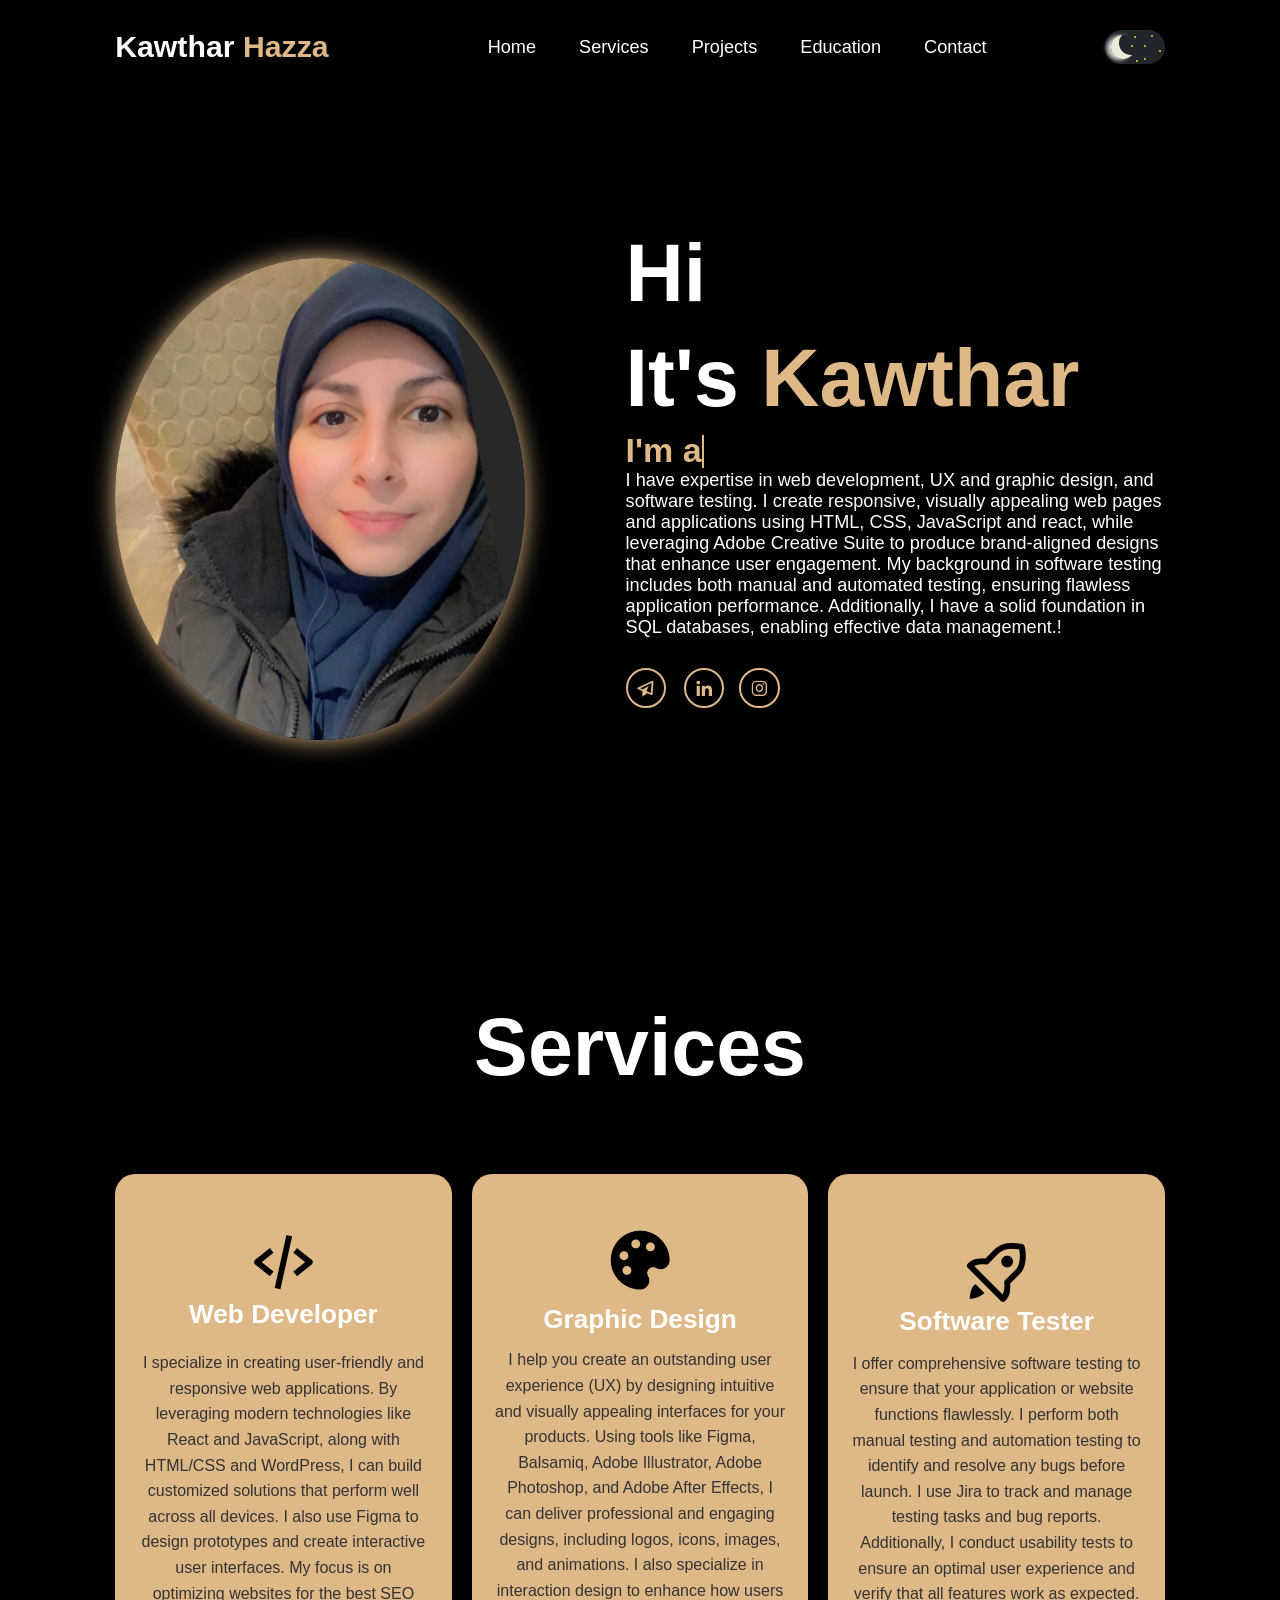
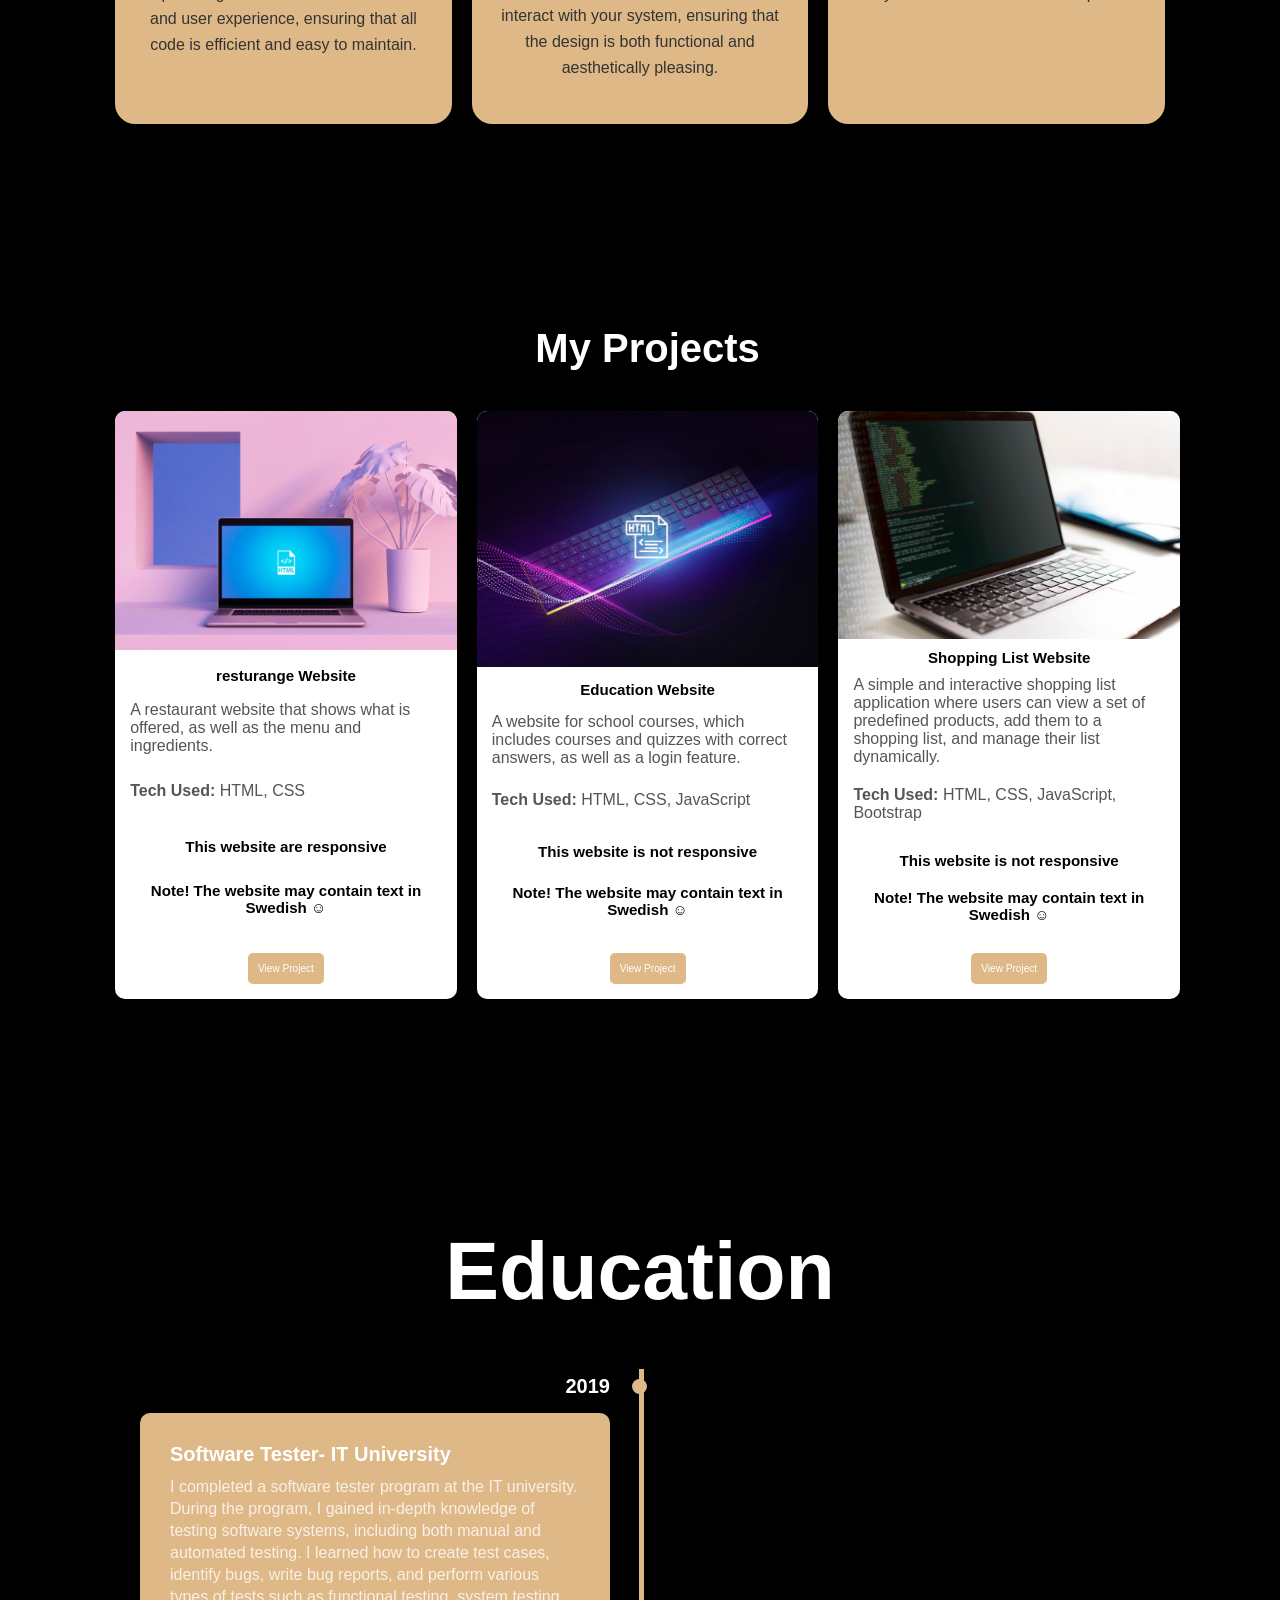
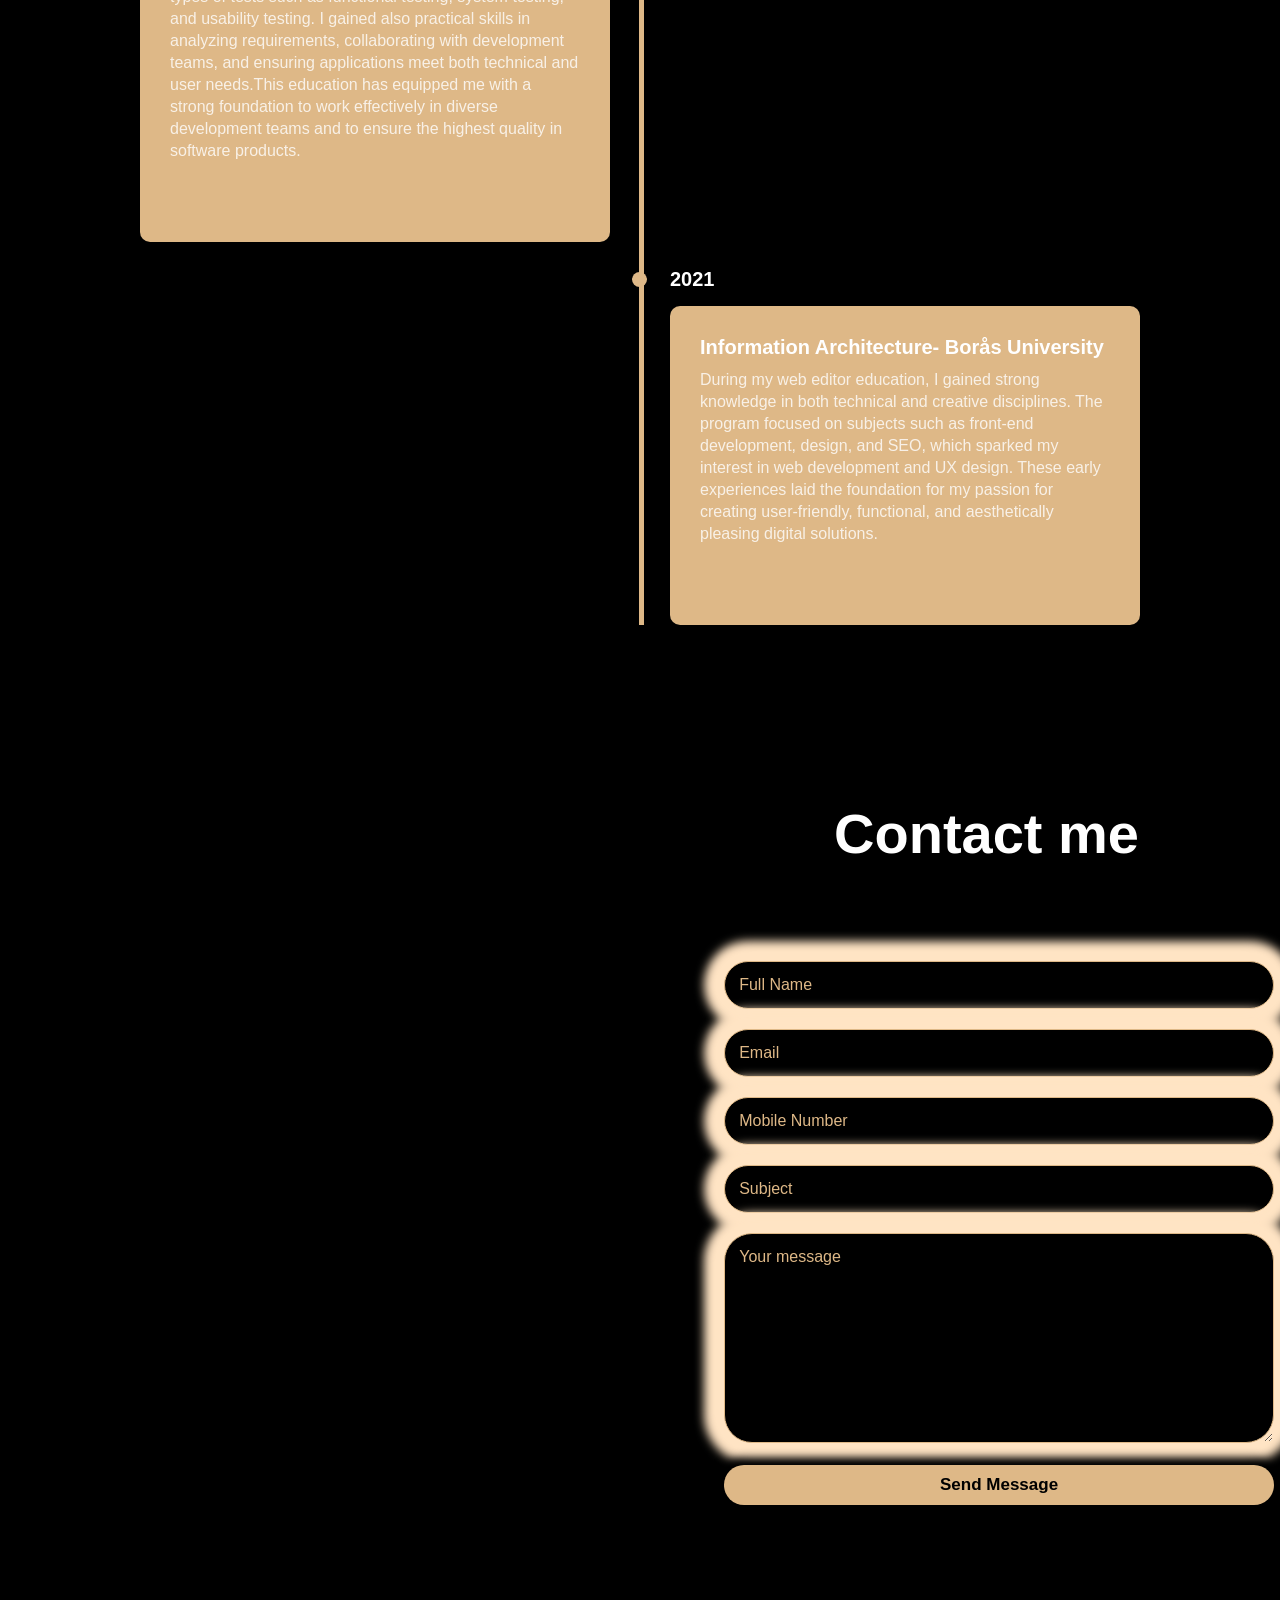
==== index.html @ b29e6feb "Add files via upload" ====
<!DOCTYPE html>
<html lang="en">

<head>
    <meta charset="UTF-8">
    <meta>
    <meta name="viewport" content="width=device-width, initial-scale=1.0">
    <link rel="stylesheet" href="style.css">
    <link href='https://unpkg.com/boxicons@2.1.4/css/boxicons.min.css' rel='stylesheet'>

    <title>Porfoilo</title>
</head>

<body>
    <header class="header">
        <a href="#home" class="logo">Kawthar <span>Hazza</span></a>

         <i class="bx bx-menu" id="menu-icon"></i>
        <nav class="navbar">
            <a href="#home">Home</a>
            <a href="#services">Services</a>
            <a href="#projects">Projects</a>
            <a href="#education">Education</a>
            <a href="#contact">Contact</a>
            <button id="goBack" class="go-back-btn">Back</button>
        </nav>



        <label for="switch" class="switch">
            <input id="switch" type="checkbox" />
            <span class="slider"></span>
            <span class="decoration"></span>
        </label>

    </header>


    <section class="home" id="home">
        <div class="home-img">
            <img src="me.jpg" alt="Profile Picture" class="box">

        </div>



        <div class="home-content">
            <h1>Hi</h1>
            <h1>It's <span>Kawthar</span></h1>
            <h3 class="text-animation">
                I'm a <span></span>
            </h3>
            <p>I have expertise in web development, UX and graphic design, and software testing. I create responsive,
                visually appealing web pages and applications using HTML, CSS, JavaScript and react, while leveraging
                Adobe Creative Suite to produce brand-aligned designs that enhance user engagement. My background in
                software testing includes both manual and automated testing, ensuring flawless application performance.
                Additionally, I have a solid foundation in SQL databases, enabling effective data management.!</p>

                <div class="socials-icons">
                    <a class="download-link" href="Kawthar Hazza - Information architect - CV.pdf" download="Kothar_Hazza_CV" aria-label="Download CV">
                        <i class='bx bx-paper-plane'></i>                    </a>
                        <a class="linkedin" href="https://www.linkedin.com/in/kawthar-h-0a97741a2" target="_blank" title="Besök LinkedIn-profilen">
                            <i class='bx bxl-linkedin'></i> 
                        
                        <a class="instagram" href="https://www.instagram.com/4your.web?igsh=MThkYmFpaW55NDZoeg==">
                            <i class='bx bxl-instagram'></i>                      </a>
                    
                </div>
            
        </div>

    </section>

    <section class="services" id="services">

        <h2 class="heading">Services</h2>
        <div class="services-container">
            <div class="services-box">
                <i class="bx bx-code-alt"></i>
                <div class="rubrik1">
                <h3>Web Developer</h3>
                <p>I specialize in creating user-friendly and responsive web applications. By leveraging modern
                    technologies like React and JavaScript, along with HTML/CSS and WordPress, I can build customized
                    solutions that perform well across all devices. I also use Figma to design prototypes and create
                    interactive user interfaces. My focus is on optimizing websites for the best SEO and user
                    experience, ensuring that all code is efficient and easy to maintain.</p>
                   
                </p>
            </div>
            </div>


            <div class="services-box">
                <i class="bx bxs-palette"></i>
                <div class="rubrik2">
                <h3>Graphic Design</h3>
                <p>I help you create an outstanding user experience (UX) by designing intuitive and visually appealing
                    interfaces for your products. Using tools like Figma, Balsamiq, Adobe Illustrator, Adobe Photoshop, and Adobe
                    After Effects, I can deliver professional and engaging designs, including logos, icons, images, and
                    animations. I also specialize in interaction design to enhance how users interact with your system,
                    ensuring that the design is both functional and aesthetically pleasing.</p>
                   
                    </p>
            </div>
        </div>
            <div class="services-box">
                <i class="bx bx-rocket"></i>
                <div class="rubrik3">
                <h3>Software Tester</h3>
                <p>I offer comprehensive software testing to ensure that your application or website functions
                    flawlessly. I perform both manual testing and automation testing to identify and resolve any bugs
                    before launch. I use Jira to track and manage testing tasks and bug reports. Additionally, I conduct
                    usability tests to ensure an optimal user experience and verify that all features work as expected.
                </p>
              
                </p>
            </div>
    </section>

        </div>
    </section>


    <section class="projects"  id="projects">
        <h2>My Projects</h2>
        <div class="project-container"> 
            <div class="project-card">
                <img src="html1.jpeg" alt="Project Image">
                <h3>resturange Website</h3>
                <p>A restaurant website that shows what is offered, as well as the menu and ingredients.</p>
                <p><strong>Tech Used:</strong> HTML, CSS</p>
                <h3>This website are responsive</h3>
                <h3>Note! The website may contain text in Swedish  ☺️ 
                </h3>
                <a href="https://kothar1234.github.io/resturangeeee/" class="btn">View Project</a>
            </div>

            <div class="project-card">
                <img src="html.jpeg" alt="Project Image">
                <h3>Education Website</h3>
                <p>A website for school courses, which includes courses and quizzes with correct answers, as well as a login feature.</p>
                <p><strong>Tech Used:</strong> HTML, CSS, JavaScript</p>
                <h3>This website is not responsive</h3>
                <h3>Note! The website may contain text in Swedish  ☺️  
                </h3>
                <a href="https://kothar1234.github.io/project2/" class="btn">View Project</a>
            </div>

            <div class="project-card">
                <img src="html2.jpeg" alt="Project Image">
                <h3>Shopping List Website</h3>
                <p>A simple and interactive shopping list application where users can view a set of predefined products,
                    add them to a shopping list, and manage their list dynamically.</p>
                <p><strong>Tech Used:</strong> HTML, CSS, JavaScript, Bootstrap</p>
                <h3>This website is not responsive</h3>

                <h3>Note! The website may contain text in Swedish  ☺️  
                </h3>
                <a href="https://kothar1234.github.io/maproject/" class="btn">View Project</a>
            </div>
        </div>
    </section>


    <section class="timeline-section" id="education">
        <h2 class="heading">Education</h2>
        <div class="timeline-items">

            <div class="timeline-item">
                <div class="timeline-dot"></div>
                <div class="timeline-date">2019</div>
                <div class="timeline-content">
                    <h3>Software Tester- IT university</h3>
                    <p>I completed a software tester program at the IT university. During the program, I gained in-depth
                        knowledge of testing software systems, including both manual and automated testing. I learned
                        how to create test cases, identify bugs, write bug reports, and perform various types of tests
                        such as functional testing, system testing, and usability testing. I gained also practical
                        skills in analyzing requirements, collaborating with development teams, and ensuring
                        applications meet both technical and user needs.This education has equipped me with a strong
                        foundation to work effectively in diverse development teams and to ensure the highest quality in
                        software products.</p>
                </div>
            </div>



            <div class="timeline-item">
                <div class="timeline-dot"></div>
                <div class="timeline-date">2021</div>
                <div class="timeline-content">
                    <h3>Information Architecture- Borås university</h3>
                    <p>During my web editor education, I gained strong knowledge in both technical and creative
                        disciplines. The program focused on subjects such as front-end development, design, and SEO,
                        which sparked my interest in web development and UX design. These early experiences laid the
                        foundation for my passion for creating user-friendly, functional, and aesthetically pleasing
                        digital solutions.</p>
                </div>
            </div>
        </div>
    </section>
    
    
    <section id="contact">
        <h2>Contact me</h2>
        <form action="https://formspree.io/f/mnnqvbvl" method="POST">
        <div class="inputs-form">
            <input type="text" name="name" placeholder="Full Name" required>
            <input type="email" name="email" placeholder="Email" required>
            <input type="tel" name="phone" placeholder="Mobile Number" required>
            <input type="text" name="subject" placeholder="Subject" required>
            <textarea name="message" rows="10" placeholder="Your message" required></textarea>
        </div>
        <button class="btn">Send Message</button>
    </form>
    </section>
    <script src="script.js"></script>
</body>

</html>
---- style.css ----
* {
    margin: 0;
    padding: 0px;
    box-sizing: border-box;
    text-decoration: none;
    border: none;
    outline: none;
    scroll-behavior: smooth;
    font-family: 'Poppins', sans-serif;
}
html {
    font-size: 63%;
    overflow-x: hidden;
}
:root {
    --bg-color: black;
    --second-bg-color: black;
    --text-color: white;
    --main-color: burlywood;
    --header-bg-color: black;
}
.light-theme {
    --bg-color: white;
    --second-bg-color: #white;
    --text-color: rgb(98, 62, 14);
    --header-bg-color: rgb(165, 124, 42);
}
body {
    background-color: var(--bg-color);
    color: var(--text-color);
   transition: background-color 0.5s ease, color 0.5s ease;
}
.header {
    position: fixed;
    top: 0;
    left: 0;
    width: 100%;
    padding: 3rem 9%;
    background: var(--header-bg-color);
    display: flex;
    justify-content: space-between;
    align-items: center;
    z-index: 100;
}
.switch {
    font-size: 17px;
    position: relative;
    display: inline-block;
    width: 3.5em;
    height: 2em;
    cursor: pointer;
}
.switch input {
    opacity: 0;
    width: 0;
    height: 0;
}
.slider {
    --background: #20262c;
    position: absolute;
    cursor: pointer;
    top: 0;
    left: 0;
    right: 0;
    bottom: 0;
    background-color: var(--background);
    transition: 0.5s;
    border-radius: 30px;
}
.slider:before {
    position: absolute;
    content: "";
    height: 1.4em;
    width: 1.4em;
    border-radius: 50%;
    left: 10%;
    bottom: 15%;
    box-shadow: inset 8px -4px 0px 0px #ececd9, -4px 1px 4px 0px #dadada;
    background: var(--background);
    transition: 0.5s;
}
.decoration {
    position: absolute;
    content: "";
    height: 2px;
    width: 2px;
    border-radius: 50%;
    right: 20%;
    top: 15%;
    background: #e5f041e6;
    backdrop-filter: blur(10px);
    transition: all 0.5s;
    box-shadow: -7px 10px 0 #e5f041e6, 8px 15px 0 #e5f041e6, -17px 1px 0 #e5f041e6,
    -20px 10px 0 #e5f041e6, -7px 23px 0 #e5f041e6, -15px 25px 0 #e5f041e6;
}

input:checked~.decoration {
    transform: translateX(-20px);
    width: 10px;
    height: 10px;
    background: white;
    box-shadow: -12px 0 0 white, -6px 0 0 1.6px white, 5px 15px 0 1px white,
    1px 17px 0 white, 10px 17px 0 white;
}
input:checked+.slider {
background-color: #5494de;
}

input:checked+.slider:before {
    transform: translateX(100%);
    box-shadow: inset 15px -4px 0px 15px #efdf2b, 0 0 10px 0px #efdf2b;
}
.logo {
    font-size: 3rem;
    color: var(--text-color);
    font-weight: 800;
    cursor: pointer;
    transition: 0.3s ease;
}
.logo:hover {
    transform: scale(1.1);
}
.navbar a {
    font-size: 1.8rem;
    color: white;
    margin-left: 4rem;
    font-weight: 500;
    transition: 0.3s ease;
    border-bottom: 3px solid transparent;
}
.navbar a:hover,
.navbar a:active {
    color: var(--main-color);

    border-bottom: 3px solid var(--main-color);
}
#menu-icon {
    font-size: 3.6rem;
    color: var(--main-color);
    display: none;
}


section {
    min-height: 100vh;
    padding: 10rem 9% 10rem;
}

.home {
    display: flex;
    align-items: center;
    justify-content: center;
    gap: 10rem;


}

span {
    color: var(--main-color);

}


.logo span {
    color: var(--main-color);
}


.home-content h3:nth-of-type(2) {
    margin-bottom: 2rem;

    font-size: 5rem;
}




.home-content {
    position: relative;
    top: 30px;
}



.home-content h1 {
    font-weight: 700;
    line-height: 1.3;
    font-size: 8rem;
}



.home-img {
    border-radius: 50%;

}


.home-img img {
    position: relative;
    top: 50px;
    width: 32vw;
    border-radius: 50%;
    box-shadow: 0 0 25px var(--main-color);
    cursor: pointer;
}

@keyframes slide-in {
    from {
        transform: translateX(-100%);
    }

    to {
        transform: translateX(0%);
    }
}

.box {
    animation: slide-in 1s linear forwards;
}

.box {
    animation: slide-in 1s linear forwards;
    animation-delay: 0.5s;
    /* Fördröjning på 0,5 sekunder */
}



.home-content p {
    font-size: 1.8rem;
    font-family: Arial, Helvetica, sans-serif;
    font-weight: 500%;
}

.socials-icons a {
    display: inline-flex;
    justify-content: center;
    align-items: center;
    width: 4rem;
    height: 4rem;
    background: transparent;
    border: 0.2rem solid var(--main-color);
    font-size: 2rem;
    border-radius: 50%;
    color: var(--main-color);
    margin: 3rem 1.5rem 3rem 0;
    transition: 0.3s ease;
    text-decoration: none;
}

.socials-icons a:hover {
    color: white;
    transform: scale(1.2) translateY(-5px);
    background-color: var(--main-color);
    box-shadow: 0 0 25px var(--main-color);
}

.socials-icons i {
    pointer-events: none;
}

.text-animation {
    font-size: 34px;
    font-weight: 600;
    min-width: 280px;
    color: var(--main-color);
}
.text-animation span {
    position: relative;
    font-size: 30px;
    overflow: hidden;
    white-space: nowrap;
    border-right: 2px solid var(--main-color);
    animation: typing 0.6s steps(20, end) 1, cursor 0.6s steps(1) infinite;
}

.text-animation span::before {
    animation: words 8s linear infinite;  /* Justera hastigheten på ordanimationen */
}

@keyframes cursor {
    50% {
        border-right-color: transparent;
    }
}

@keyframes typing {
    from {
        width: 0;
    }
    to {
        width: 100%;
    }
}

@keyframes words {
    0% {
        content: ''; 
    }
    5% {
        content: ''; 
    }
    20% {
        content: ''; 
    }
    0% {
        content: ''; 
    }
    0% {
        content: ''; 
    }
}


.heading {
    text-align: center;
    font-size: 8rem;
}e

.services {
    background-color: var(--second-bg-color);

}

.services .tech p {
    color: rgb(29, 3, 3);
}

.light-theme .services .tech p {
    color: rgb(29, 3, 3);
}


.services h2 {
    margin-bottom: 8rem;
}


.services h3 {
    margin-bottom: 3rem;
}




.services-container {
    display: flex;
    justify-content: center;
    align-items: center;
    flex-wrap: wrap;
    gap: 2rem;
}

.services-container .services-box {
    flex: 1 1 300px;
    display: flex;
    flex-direction: column;
    align-items: center;
    justify-content: center;
    text-align: center;
    background: var(--main-color);
    padding: 3rem 2rem 4rem;
    height: 550px;
    border-radius: 2rem;
    border: 3px solid transparent;
    cursor: pointer;
    transition: 0.5s ease;
}

.services-container .services-box:hover {
    transform: scale(1.02);
    background-color: white;
    color: black;
}

.services-container .services-box:hover .tech {
    color: white;
}

.tech {
    color: white;
}



.services-box i {
    font-size: 7rem;
    color: black;
    margin-bottom: 1rem;
}

.services-box h3 {
    font-size: 2.6rem;
}

.services-box p {
    font-size: 1.6rem;
    margin: 1rem 0 3rem;
}

.services-box .btn {
    background-color: white;
}

.services-box .btn:hover {
    color: var(--main-color);
}



.bx.bx-code-alt {
    position: relative;
    top: 10px;
    width: 50%;
    margin: 30px;
}

.bx.bxs-palette {
    position: relative;
    top: 20px;
    width: 50%;
    margin: 30px;
}

.bx.bx-rocket {
    position: relative;
    bottom: 1px;
    width: 50%;
}


.services-box p {
    color: #333;
    /* Ändra textfärg */
    font-size: 16px;
    /* Ändra storlek */
    line-height: 1.6;
    /* Justera radavstånd */
    margin-bottom: 15px;
    /* Lägg till utrymme under */
}

.services-box .tech1 {
    color: black;
    border: 1px solid brown;
    position: relative;
    bottom: 3px;
    font-weight: bold;
}


.services-box .tech2 {
    position: relative;
    bottom: 14px;
    color: black;
    border: 1px solid brown;
    font-weight: bold;
}


.services-box .tech3 {
    position: relative;
    top: 50px;
    border: 1px solid brown;
    color: black;
    font-weight: bold;
}

.rubrik1 h3 {
    position: relative;
    bottom: 19px;

}

.rubrik1 p {
    position: relative;
    bottom: 29px;
}

.rubrik2 p {
    position: relative;
    bottom: 19px;

}

.rubrik3 p {
    position: relative;
    bottom: 29px;

}





.rubrik2 h3 {
    position: relative;
    bottom: 1px;

}

.rubrik3 h3 {
    position: relative;
    bottom: 13px;

}









::-webkit-scrollbar {
    width: 15px;
}

::-webkit-scrollbar-thumb {
    background-color: var(--main-color);
}







::-webkit-scrollbar-track {
    background-color: var(--bg-color);
    width: 50px;
}

.projects {
    padding-right: 10px;
    margin-right: 90px;

    background-color: var(--bg-color);
}

.projects h2 {
    text-align: center;
    font-size: 40px;
    margin-bottom: 40px;
}

.project-container {
    display: grid;
    grid-template-columns: repeat(auto-fill, minmax(300px, 1fr));
    gap: 20px;
}

.project-card {
    background-color: white;
    color: black;
    border-radius: 10px;
    box-shadow: 0 2px 10px rgba(0, 0, 0, 0.1);
    overflow: hidden;
    transition: transform 0.3s;
    display: flex;
    flex-direction: column;
    justify-content: space-between;
}

.project-card:hover {
    transform: translateY(-10px);
}

.project-card img {
    width: 100%;
    height: auto;
}

.project-card h3 {
    text-align: center;
    padding: 10px;
    font-size: 1.5rem;
}

.project-card p {
    padding: 0 15px 20px;
    font-size: 16px;
    color: #555;
}

.project-card .btn {
    display: block;
    margin: 20px auto 15px;
    text-align: center;
    padding: 10px;
    background-color: burlywood;
    color: white;
    text-decoration: none;
    border-radius: 5px;
    transition: background-color 0.3s;
}

.project-card .btn:hover {
    background-color: blueviolet;
}

.timeline-section {
    min-height: 100vh;
    padding: 100px 15px;
    background: var(--bg-color);

}


.timeline-section h2 {

    margin-bottom: 5rem;
}


.timeline-items {
    max-width: 1000px;
    margin: auto;
    display: flex;
    flex-wrap: wrap;
    position: relative;
}






.timeline-items::before {

    content: "";
    position: absolute;
    width: 5px;
    height: 100%;
    background-color: var(--main-color);
    left: calc(50% - 1px);

}







.timeline-section {
    min-height: 100vh;
    padding: 100px 15px;
    background: var(--bg-color)
}




.timeline-section h2 {
    margin-bottom: 5rem;
}




.timeline-section h3 {
    margin-bottom: 5rem;
    text-align: start;
}



.timeline-section p {
    margin-bottom: 5rem;
    text-align: start;
}


.timeline-items {
    max-width: 1000px;
    margin: auto;
    display: flex;
    flex-wrap: wrap;
    position: relative;
}



.timeline-items::before {
    content: "";
    position: absolute;
    width: 5px;
    height: 100%;
    background-color: var(--main-color);
    left: calc(50% - 1px);

}




.timeline-item {

    margin-bottom: 40px;
    width: 100%;
    position: relative;

}




.timeline-item:last-child {
    margin-bottom: 0;
}

.timeline-item:nth-child(odd) {
    padding-right: calc(50% + 30px);
    text-align: right;
}


.timeline-item:nth-child(even) {
    padding-left: calc(50% + 30px);
}


.timeline-dot {
    height: 21px;
    width: 21px;
    background-color: var(--main-color);

    position: absolute;
    left: calc(50% - 8px);
    border-radius: 50%;
    top: 10px;

}


.timeline-date {
    color: white;
    font-weight: 800;
    font-size: 20px;
    margin: 6px 0 15px;
}


.timeline-content {
    background-color: var(--main-color);
    padding: 30px;
    border-radius: 1em;
    cursor: pointer;
    transition: 0.3s ease-in-out;
}


.timeline-content:hover {
    transform: scale(1.05);
}

.timeline-content h3 {
    font-size: 20px;
    color: white;
    margin: 0 0 10px;
    text-transform: capitalize;
    font-weight: 500%;
}


.timeline-content p {
    color: white;
    opacity: 0.8;
    font-size: 16px;
    font-weight: 400px;
    line-height: 22px;
}


.light-theme #contact form {
    background-color: burlywood;
    /* Ljusbrun bakgrund */
    color: rgb(98, 62, 14);
    /* Mörk textfärg */
    border: 1px solid rgb(165, 124, 42);
    /* Kantlinje */
}

.light-theme #contact input,
.light-theme #contact textarea {
    background-color: white;
    /* Ljus bakgrund */
    color: rgb(231, 223, 213);
    /* Textfärg */
    border: 1px solid rgb(165, 124, 42);
    /* Kantlinje */
}

.light-theme #contact .btn {
    background-color: rgb(165, 124, 42);
    color: white;
}

.light-theme #contact .btn:hover {
    background-color: rgb(233, 210, 194);
}





form {
    background-color: black;
    padding: 40px;
    position: relative;
    left: 570px;
    border-radius: 42px;
    width: 60%;
}

form:hover {
    box-shadow: 0 15px 30px rgba(0, 0, 0, 0.6);
}

.inputs-form input,
.inputs-form textarea {
    width: 100%;
    border: 4px solid purple;
    box-shadow: 0 0 10px 20px;
    padding: 14px;
    background-color: black;
    margin-bottom: 20px;
    border-radius: 28px;
    font-size: 16px;
}

.inputs-form input:focus,
.inputs-form textarea:focus {
    background-color: white;
}

textarea {
    resize: vertical;
    min-height: 150px;
    background-color: black;
}

button.btn {
    width: 100%;
    padding: 16px;
    font-size: 17px;
    color: palevioletred;
    background-color: black;
    border: 2px solid black;

    border-radius: 200px;
    font-weight: 600;
    cursor: pointer;
    transition: background-color 0.3s ease, transform 0.2s ease;
    box-shadow: 0px 0px 10px 7px;
}





#contact h2 {
    padding: 15px;
    width: 90%;
    font-size: 56px;
    position: relative;
    left: 400px;
    bottom: 40px;
}



#contact input,
#contact textarea {
    background-color: black;

    color: bisque;
    /* Gör texten brun */
    border: 1px solid burlywood;
    /* Brun kantlinje */
}

#contact input::placeholder,
#contact textarea::placeholder {
    color: burlywood;
}

#contact .btn {
    background-color: burlywood;
    /* Gör knappen brun */
    color: black;
    /* Gör texten på knappen vit */
    border: none;
    padding: 10px 20px;
    cursor: pointer;
}

#contact .btn:hover {
    background-color: burlywood;
    ;
}





@media (max-width: 800px) {
    html {
        font-size: 50%; /* Anpassa för mindre skärmar */
    }

    .header {
        padding: 2rem;
    }

    #menu-icon {
        display: block; /* Visa menykikon för små skärmar */
    }

    .navbar {
        position: fixed;
        top: 0;
        left: 0;
        width: 100%;
        height: 100%;
        background-color: var(--header-bg-color);
        display: flex;
        flex-direction: column;
        justify-content: center;
        align-items: center;
        gap: 2rem;
        transform: translateX(-100%);
        transition: transform 0.5s ease;
    }

    .navbar.active {
        transform: translateX(0); /* Visa menyn */
    }

    .navbar a {
        font-size: 2.4rem;
        margin: 0;
    }

    .go-back-btn {
        background: none;
        border: none;
        color: white;
        font-size: 30px;
        cursor: pointer;
        padding: 10px;
        transition: transform 0.3s ease, color 0.3s ease;
    }

    .go-back-btn:hover {
        transform: scale(1.2); /* Gör knappen 20% större när man hovrar */
        color: #f00; /* Färgen ändras till röd vid hovring */
    }

    .home {
        flex-direction: column;
        text-align: center;
        gap: 2rem;
    }

    .home-img img {
        width: 70%;
    }

    .services-container {
        flex-direction: column;
        gap: 2rem;
    }

    .project-container {
        grid-template-columns: 1fr;
    }

    form {
        width: 90%;
        left: 5%;
    }
    .timeline-section {
        padding: 50px 15px; 
    }

    .timeline-items {
        flex-direction: column; 
    }

    .timeline-item {
        width: 99%; 
        margin-bottom: 20px;
    }

    .timeline-item:nth-child(odd),
    .timeline-item:nth-child(even) {
        padding-left: 0;
        padding-right: 0; 
        text-align: center; 
    }

    .timeline-content {
        padding: 20px;
    }

    .timeline-content h3 {
        font-size: 18px; 
    }

    .timeline-content p {
        font-size: 14px;
    }



    .timeline-dot {
        position:relative;
         top: 1px;
     
     }
     
     
     .timeline-date {
       position:relative;
         bottom: 28px;
         right:40px;
     
     }    

    #contact h2 {
        font-size: 4rem;
        left: 0;
        text-align: center;
    }
   #contact{
       width:120%;
       position:relative;
       right:60px;
  }
    
}

@media (max-width: 500px) {
    .header {
        padding: 1.5rem;
    }

    .home-content h1 {
        font-size: 4rem;
    }

    .home-content h3 {
        font-size: 2.4rem;
    }

    .home-img img {
        width: 80%;
    }

    .go-back-btn {
        background: none;
        border: none;
        color: white;
        font-size: 30px;
        cursor: pointer;
        padding: 10px;
        transition: transform 0.3s ease, color 0.3s ease;
    }

    .go-back-btn:hover {
        transform: scale(1.2); /* Gör knappen 20% större när man hovrar */
        color: #f00; /* Färgen ändras till röd vid hovring */
    }

    .services-container {
        gap: 1.5rem;
    }

    .project-card {
        font-size: 1.4rem;
        position: relative;
        left: 30px;
    }

    .projects h2 {
        position: relative;
        left: 30px;
    }


  .timeline-section {
        padding: 50px 15px; 
    }

    .timeline-items {
        flex-direction: column; 
    }

    .timeline-item {
        width: 100%; 
        margin-bottom: 20px;
    }

    .timeline-item:nth-child(odd),
    .timeline-item:nth-child(even) {
        padding-left: 0;
        padding-right: 0; 
        text-align: center; 
    }

    .timeline-content {
        padding: 20px;
    }

    .timeline-content h3 {
        font-size: 18px; 
    }

    .timeline-content p {
        font-size: 14px;
    }



    .timeline-dot {
        position:relative;
         top: 1px;
     
     }
     
     
     .timeline-date {
       position:relative;
         bottom: 28px;
         right:40px;
     
     }    
       #contact{
        position:relative;
        right:1px;
        width:100%;
}  
      #contact h2{
text-align:center;       
}  
     }  
     



@media (min-width: 801px) {
    .go-back-btn {
        display: none; /* Döljer go-back-knappen på större skärmar */
    }
    #contact{
        position:relative;
        right:530px;
        width:140%;
}  
      #contact h2{
text-align:center;       
}  

}

@media (min-width: 1200px) {
    .timeline-items {
        flex-direction: row;
        justify-content: space-between;
        flex-wrap: wrap;
    }

    .timeline-item {
        flex: 1 1 45%; /* Varje item tar upp 45% av bredden */
        margin-bottom: 20px;
    }

    .timeline-dot {
        width: 15px;
        height: 15px;
    }

    .timeline-content {
        max-width: 100%;
    }
      #contact{
        position:relative;
        right:1px;
        width:100%;
}  
      #contact h2{
text-align:center;       
}  
}
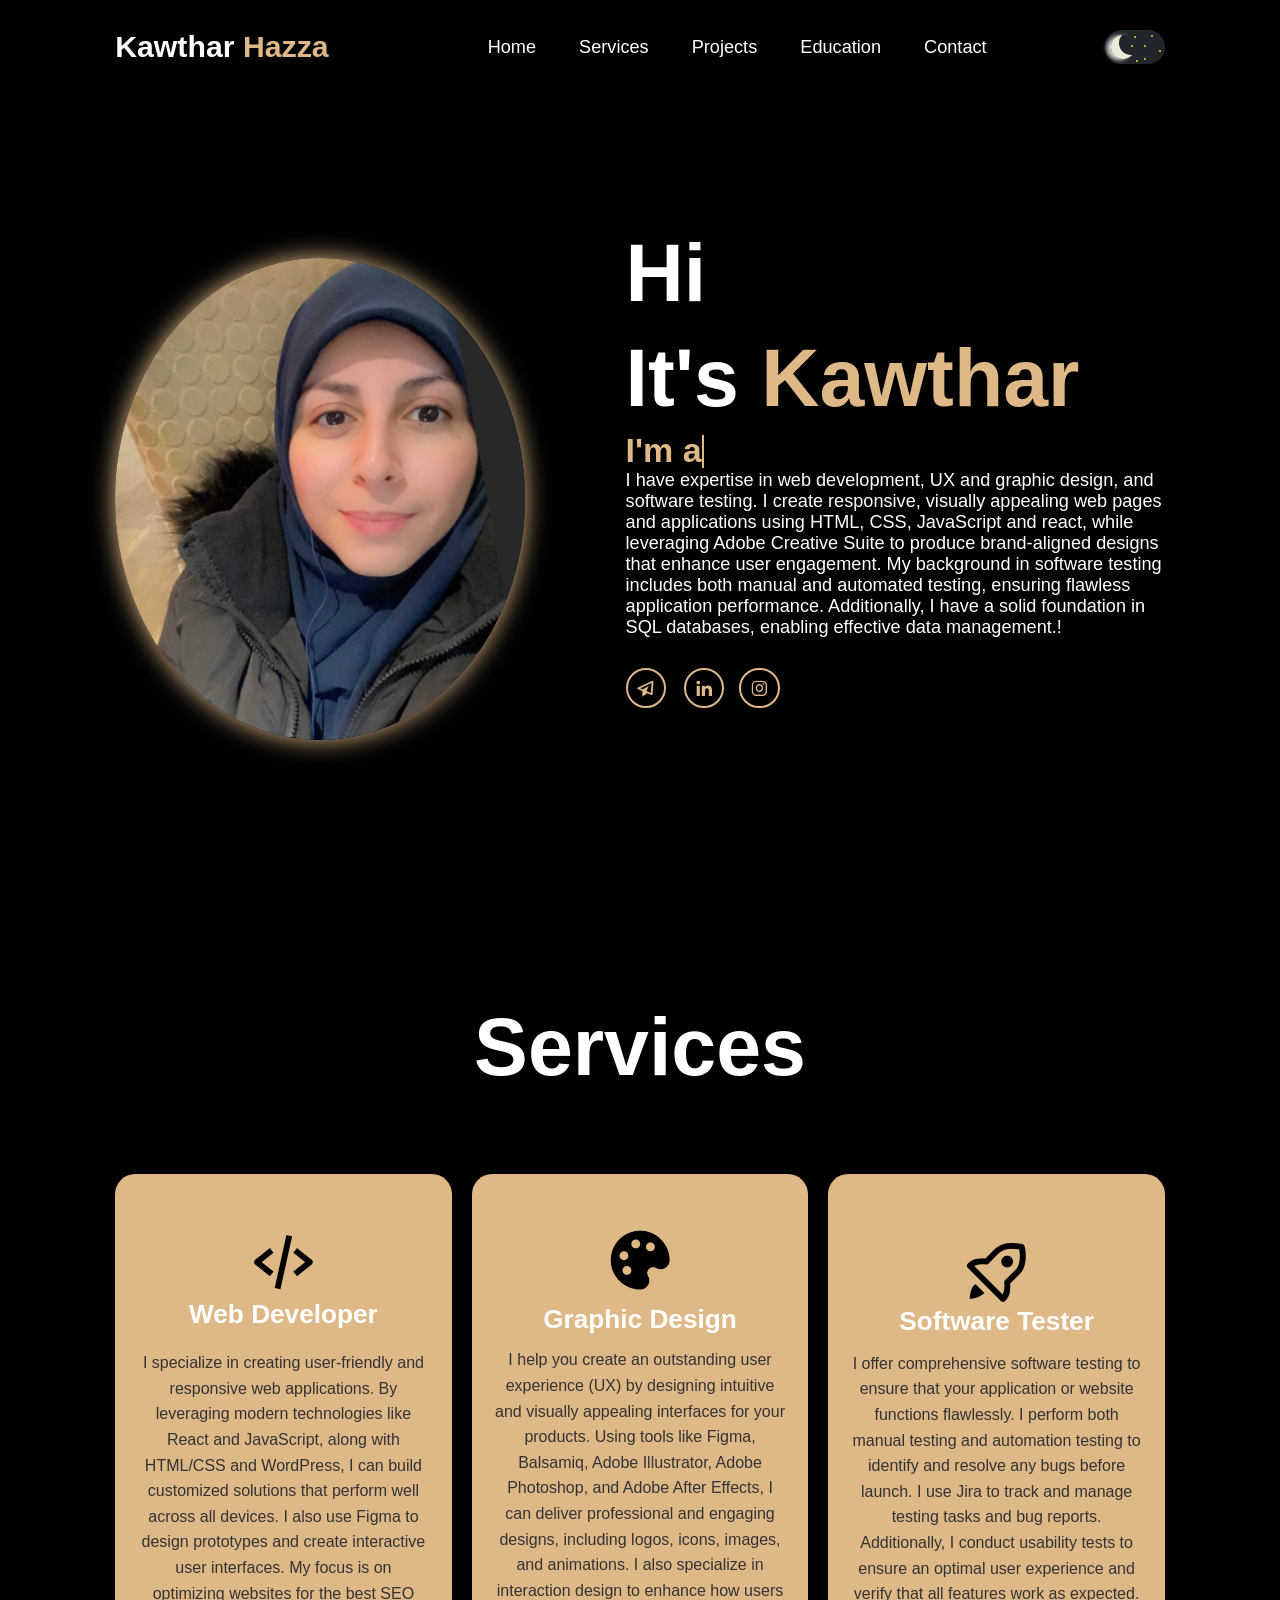
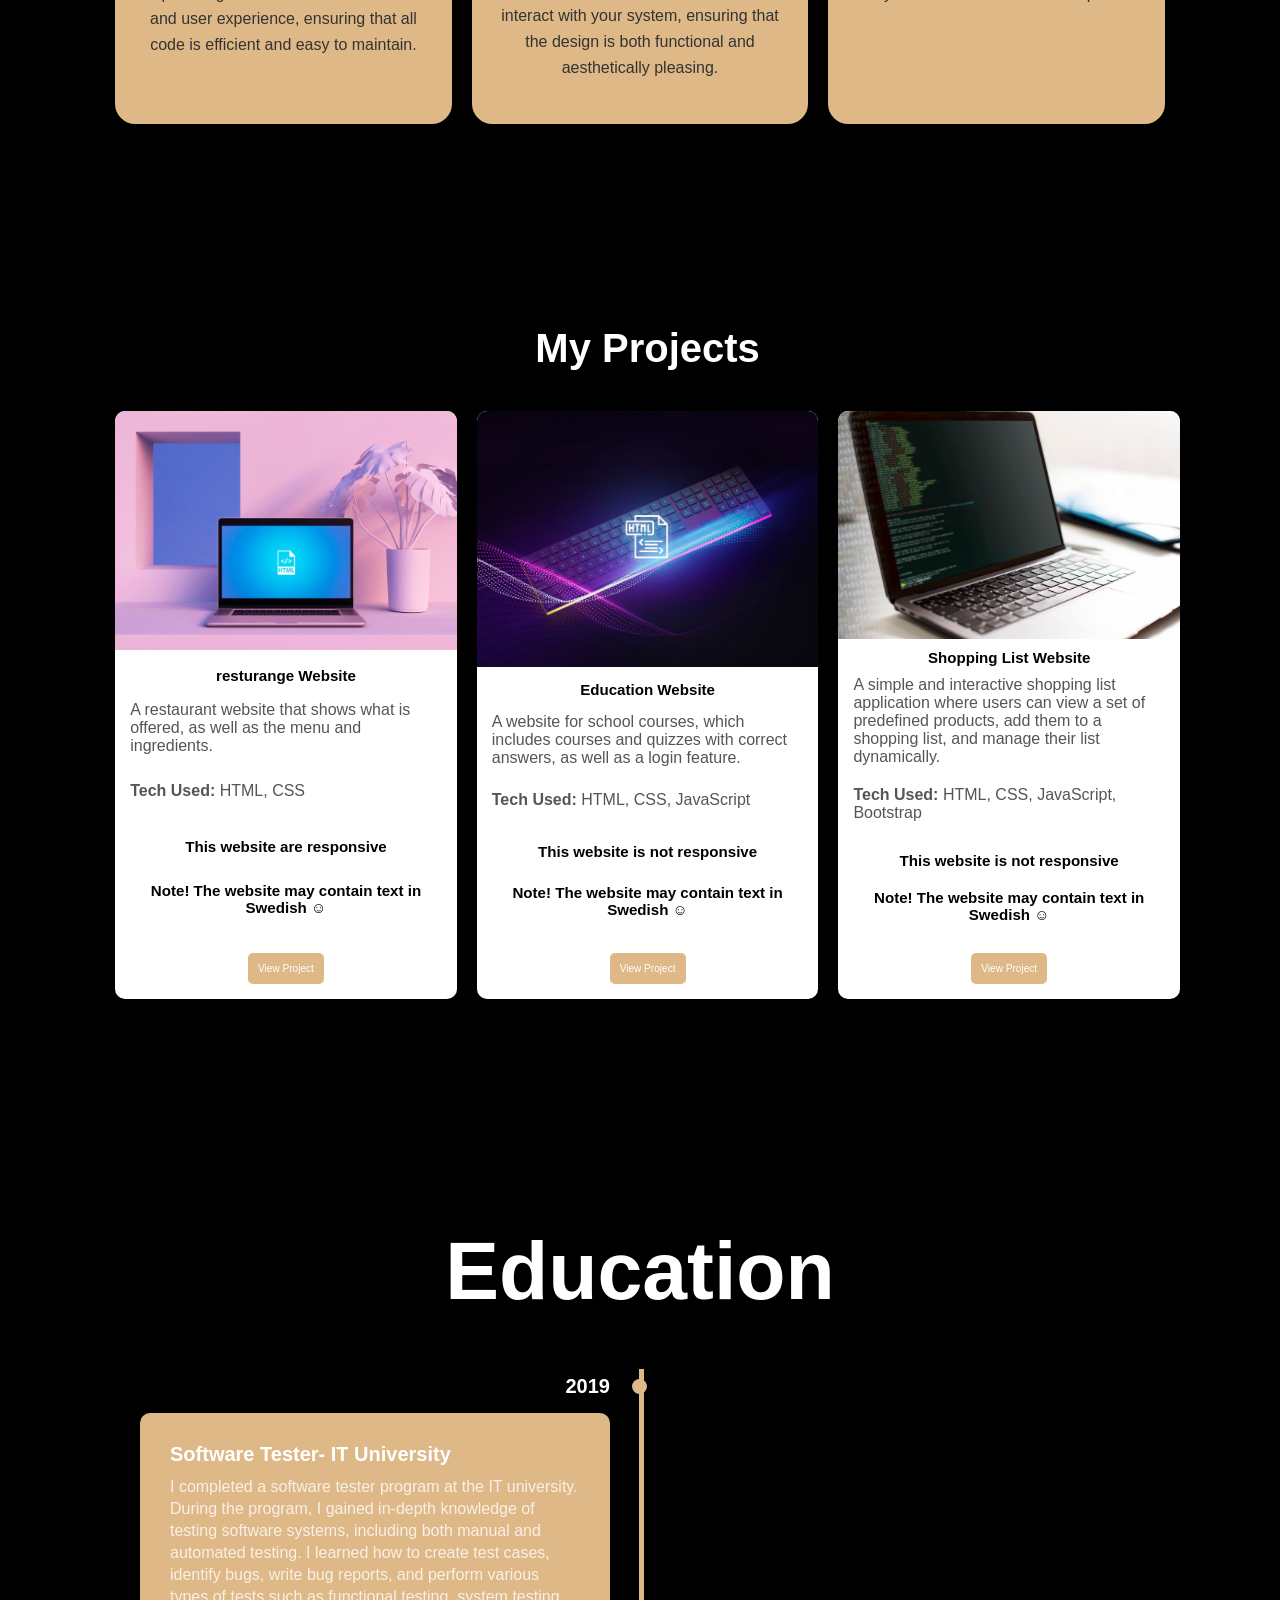
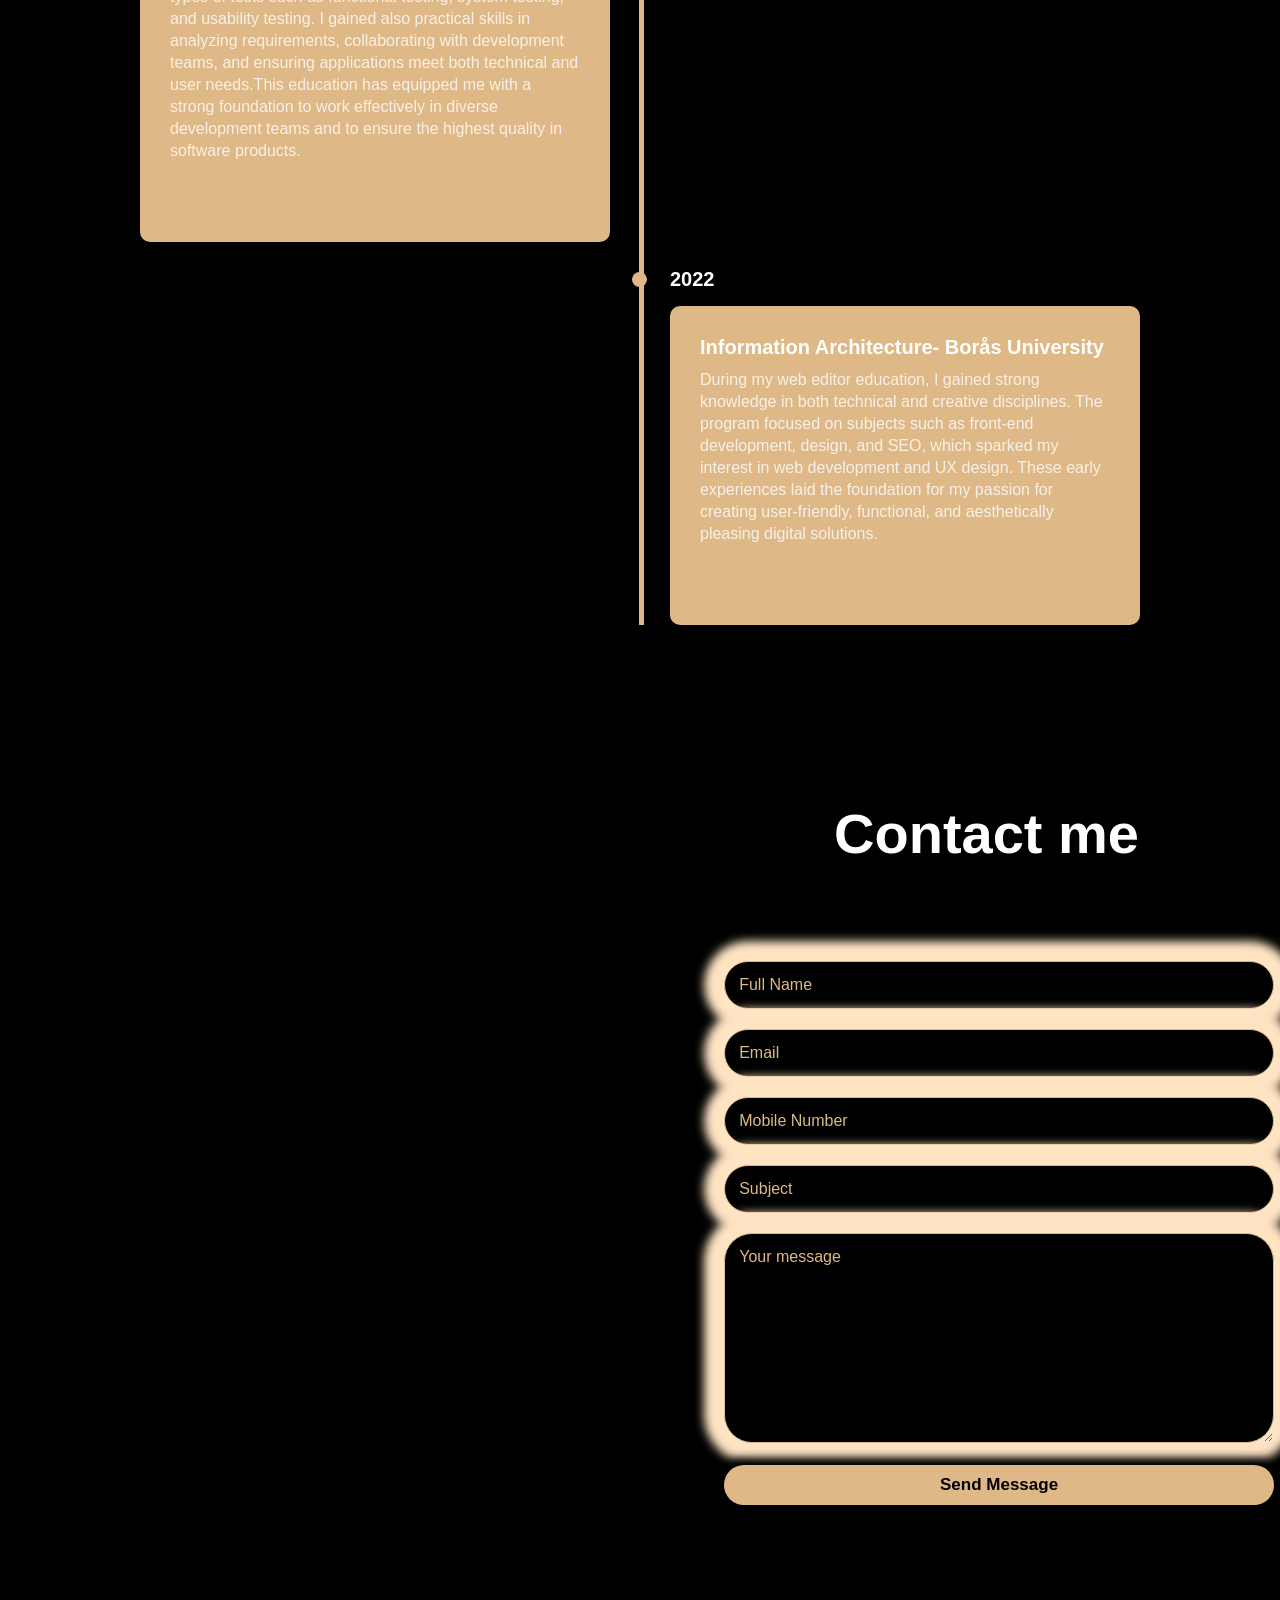
==== commit e698f6a0: "Update index.html" ====
--- a/index.html
+++ b/index.html
@@ -186,7 +186,7 @@
 
             <div class="timeline-item">
                 <div class="timeline-dot"></div>
-                <div class="timeline-date">2021</div>
+                <div class="timeline-date">2022</div>
                 <div class="timeline-content">
                     <h3>Information Architecture- Borås university</h3>
                     <p>During my web editor education, I gained strong knowledge in both technical and creative
@@ -216,4 +216,4 @@
     <script src="script.js"></script>
 </body>
 
-</html>+</html>
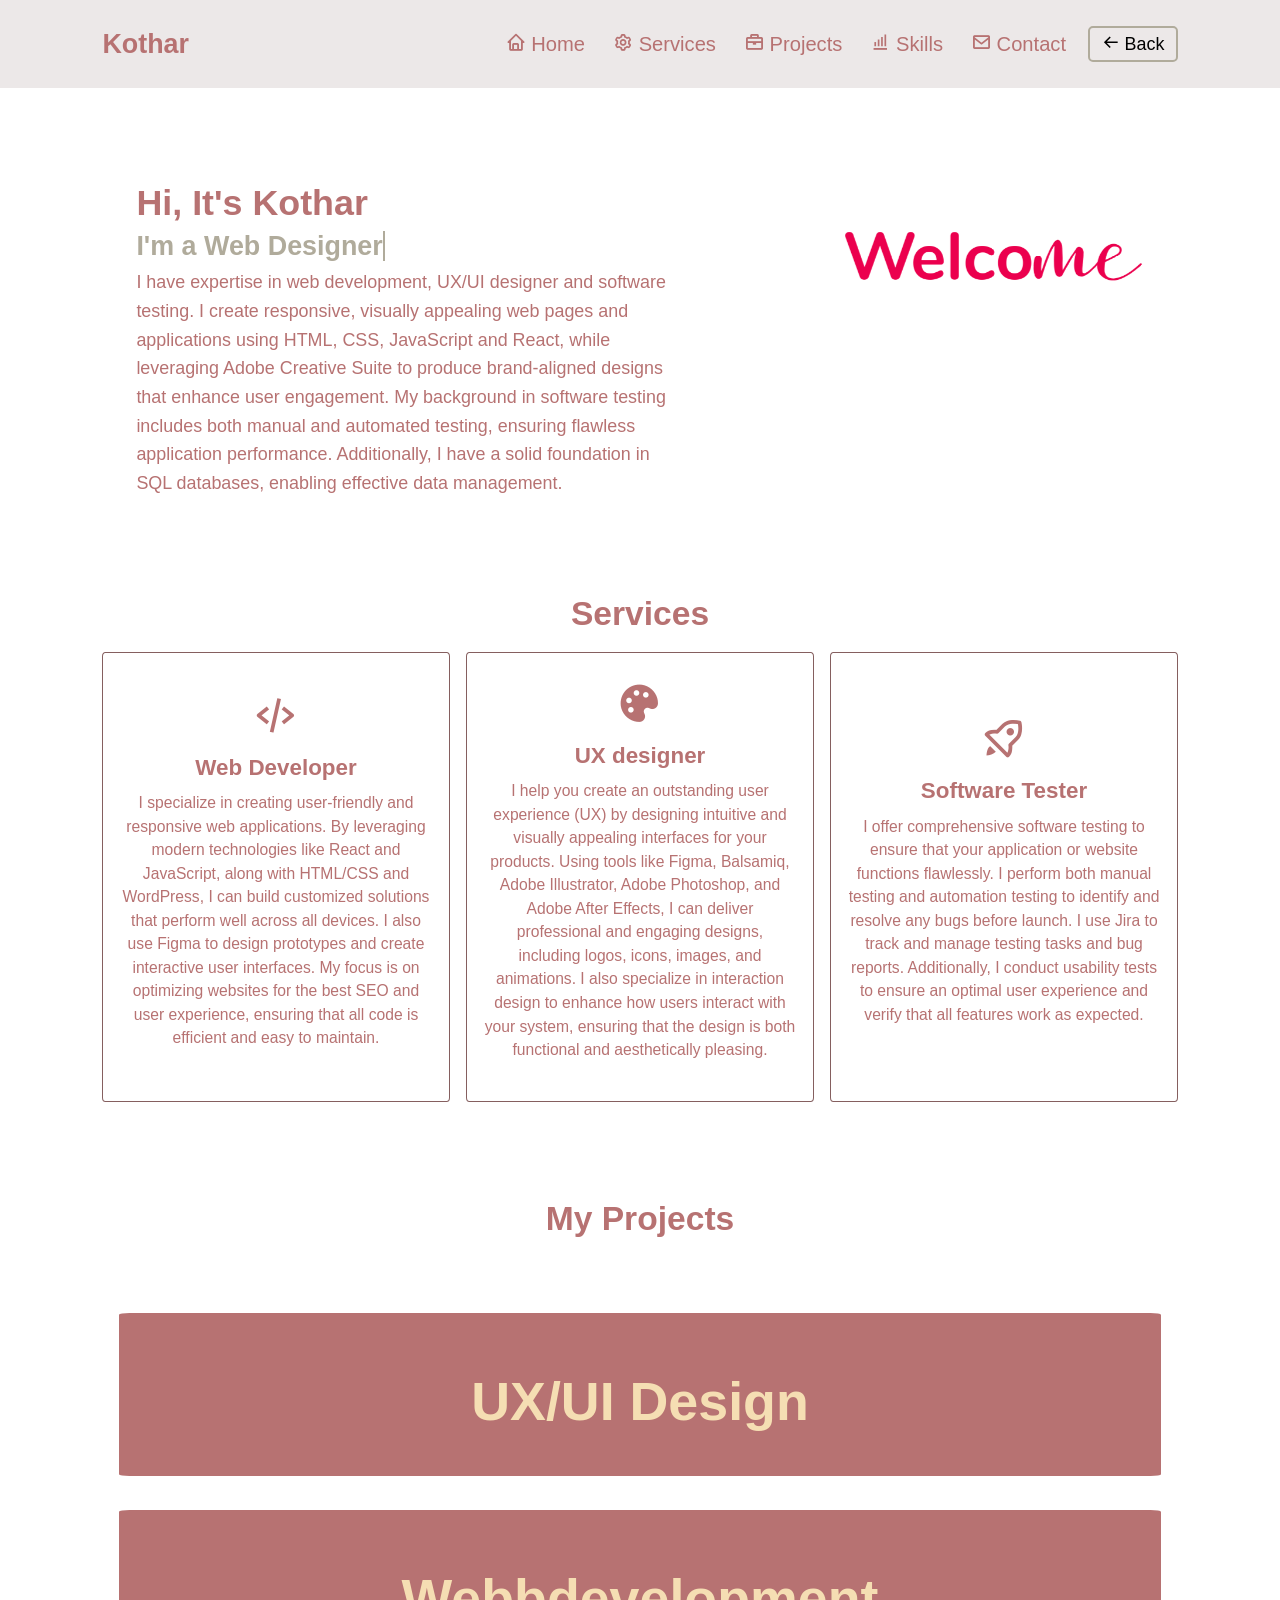
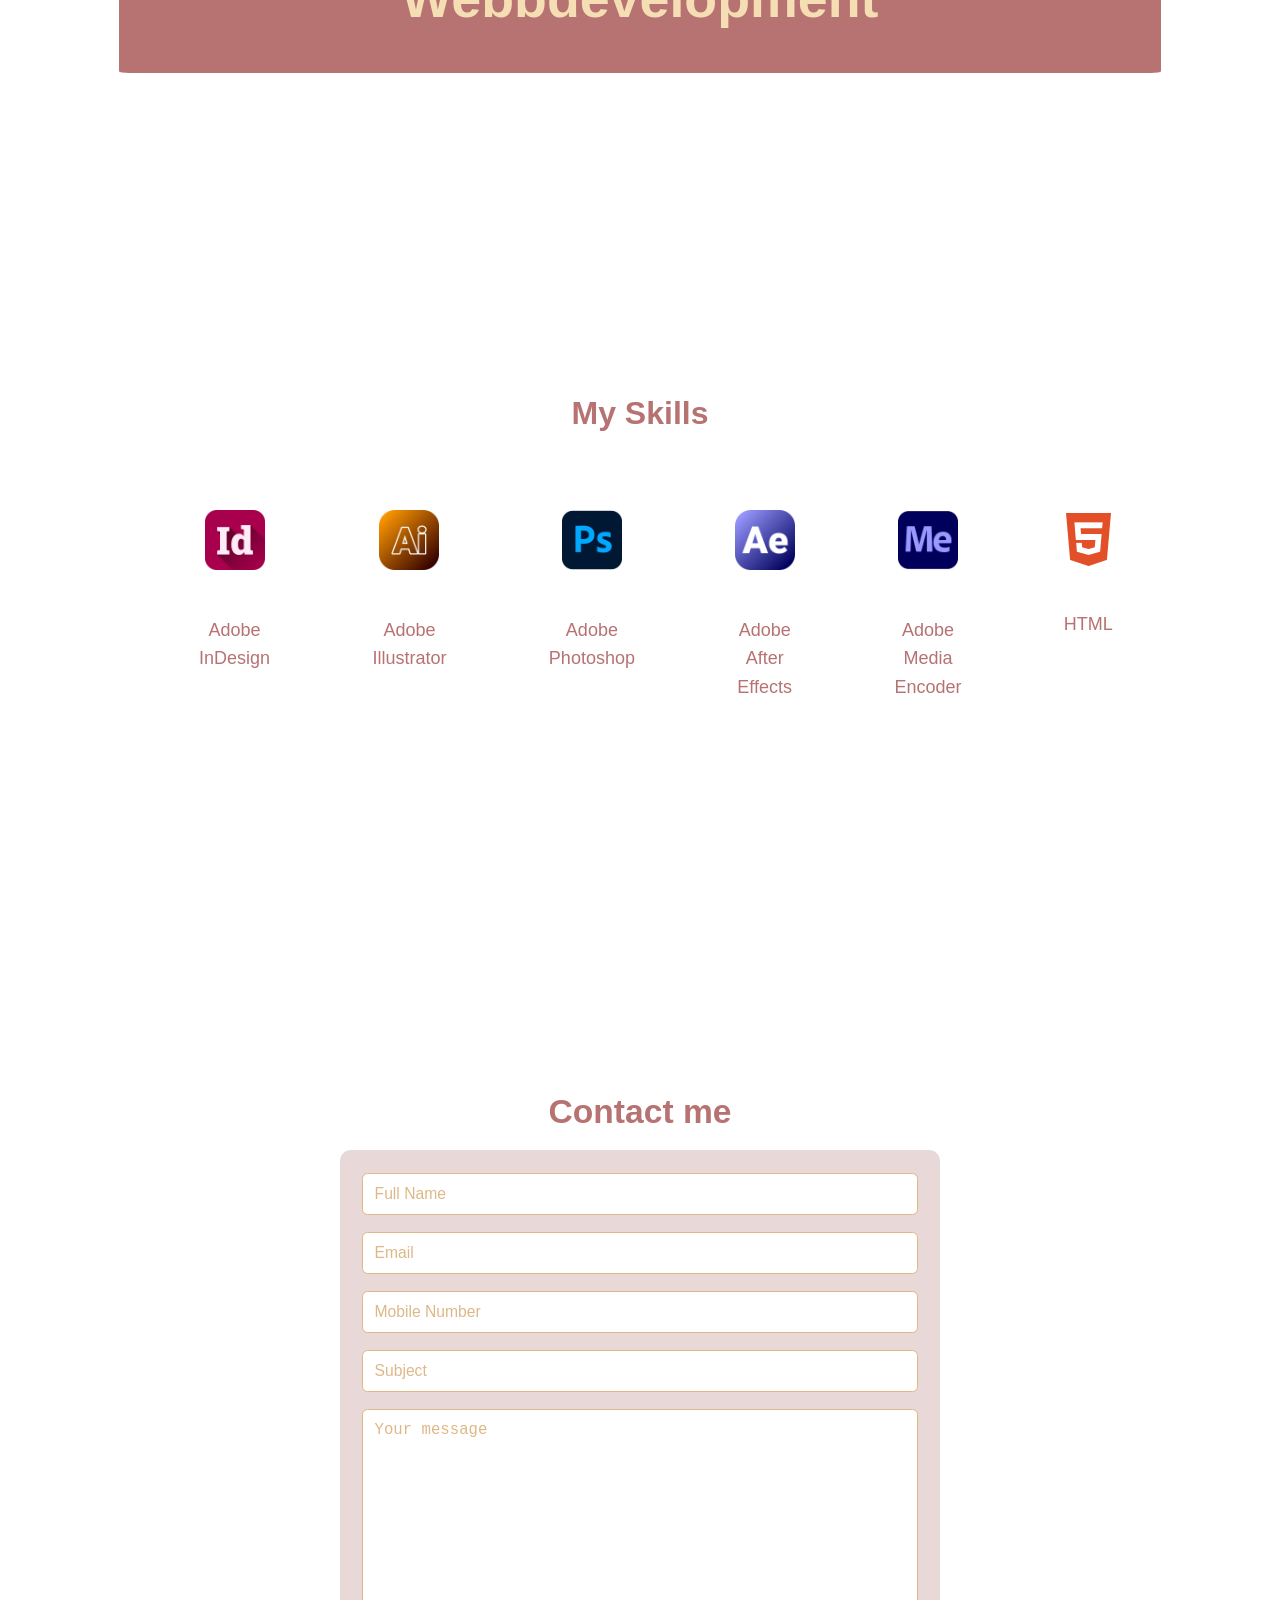
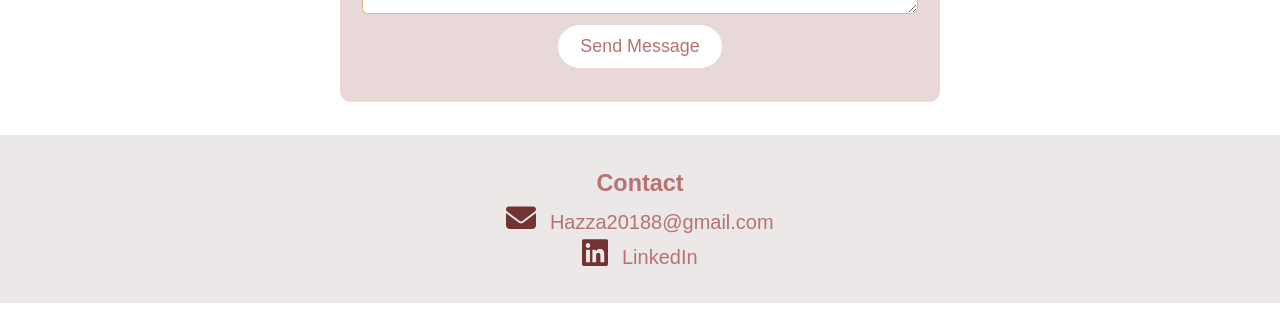
==== commit 39e8ba50: "Add files via upload" ====
--- a/index.html
+++ b/index.html
@@ -1,219 +1,247 @@
 <!DOCTYPE html>
 <html lang="en">
-
 <head>
-    <meta charset="UTF-8">
-    <meta>
-    <meta name="viewport" content="width=device-width, initial-scale=1.0">
-    <link rel="stylesheet" href="style.css">
-    <link href='https://unpkg.com/boxicons@2.1.4/css/boxicons.min.css' rel='stylesheet'>
-
-    <title>Porfoilo</title>
+  <meta charset="UTF-8">
+  <!-- Removed empty meta tag -->
+  <meta name="viewport" content="width=device-width, initial-scale=1.0">
+  <title>Portfolio</title>
+  <!-- Stylesheets -->
+ 
+  <link rel="stylesheet" href="style.css">
+  <link href='https://unpkg.com/boxicons@2.1.4/css/boxicons.min.css' rel='stylesheet'>
+  <link href="https://cdn.jsdelivr.net/npm/boxicons@2.1.4/css/boxicons.min.css" rel="stylesheet">
+  <link rel="stylesheet" href="https://cdnjs.cloudflare.com/ajax/libs/font-awesome/5.15.4/css/all.min.css">
+  <link rel="stylesheet" href="https://cdnjs.cloudflare.com/ajax/libs/font-awesome/6.5.0/css/all.min.css">
+ 
 </head>
-
 <body>
-    <header class="header">
-        <a href="#home" class="logo">Kawthar <span>Hazza</span></a>
-
-         <i class="bx bx-menu" id="menu-icon"></i>
-        <nav class="navbar">
-            <a href="#home">Home</a>
-            <a href="#services">Services</a>
-            <a href="#projects">Projects</a>
-            <a href="#education">Education</a>
-            <a href="#contact">Contact</a>
-            <button id="goBack" class="go-back-btn">Back</button>
-        </nav>
-
-
-
-        <label for="switch" class="switch">
-            <input id="switch" type="checkbox" />
-            <span class="slider"></span>
-            <span class="decoration"></span>
-        </label>
-
-    </header>
-
-
+  <!-- Background Stars Container (single instance) 
+  <div class="stars-container"></div>
+  
+  <!-- Header Section -->
+  <header class="header">
+    <a href="#home" class="logo">Kothar</a>
+    <i class="bx bx-menu" id="menu-icon" aria-label="Open Menu"></i>
+    <nav class="navbar">
+      <a href="#home"><i class="bx bx-home"></i> Home</a>
+      <a href="#services"><i class="bx bx-cog"></i> Services</a>
+      <a href="#projects"><i class="bx bx-briefcase"></i> Projects</a>
+      <a href="#skills"><i class="bx bx-bar-chart-alt"></i> Skills</a>
+      <a href="#contact"><i class="bx bx-envelope"></i> Contact</a>
+      <button id="goBack" class="go-back-btn"><i class="bx bx-arrow-back"></i> Back</button>
+    </nav>
+  
+  </header>
+  
+  <!-- Main Content -->
+  <main>
+    <!-- Home Section -->
     <section class="home" id="home">
-        <div class="home-img">
-            <img src="me.jpg" alt="Profile Picture" class="box">
-
-        </div>
-
-
-
-        <div class="home-content">
-            <h1>Hi</h1>
-            <h1>It's <span>Kawthar</span></h1>
-            <h3 class="text-animation">
-                I'm a <span></span>
-            </h3>
-            <p>I have expertise in web development, UX and graphic design, and software testing. I create responsive,
-                visually appealing web pages and applications using HTML, CSS, JavaScript and react, while leveraging
-                Adobe Creative Suite to produce brand-aligned designs that enhance user engagement. My background in
-                software testing includes both manual and automated testing, ensuring flawless application performance.
-                Additionally, I have a solid foundation in SQL databases, enabling effective data management.!</p>
-
-                <div class="socials-icons">
-                    <a class="download-link" href="Kawthar Hazza - Information architect - CV.pdf" download="Kothar_Hazza_CV" aria-label="Download CV">
-                        <i class='bx bx-paper-plane'></i>                    </a>
-                        <a class="linkedin" href="https://www.linkedin.com/in/kawthar-h-0a97741a2" target="_blank" title="Besök LinkedIn-profilen">
-                            <i class='bx bxl-linkedin'></i> 
-                        
-                        <a class="instagram" href="https://www.instagram.com/4your.web?igsh=MThkYmFpaW55NDZoeg==">
-                            <i class='bx bxl-instagram'></i>                      </a>
-                    
-                </div>
-            
-        </div>
-
-    </section>
-
+      <div class="home-content">
+        <h1>Hi, It's <span>Kothar</span></h1>
+        <h3 class="text-animation">I'm a <span></span></h3>
+        <p>
+          I have expertise in web development, UX/UI designer and software testing. I create responsive,
+          visually appealing web pages and applications using HTML, CSS, JavaScript and React, while leveraging
+          Adobe Creative Suite to produce brand-aligned designs that enhance user engagement. My background in
+          software testing includes both manual and automated testing, ensuring flawless application performance.
+          Additionally, I have a solid foundation in SQL databases, enabling effective data management.
+        </p>
+      </div>
+      <div class="socials-icons">
+          <i class=""></i>
+        </a>
+      
+      </div>
+      <div class="image-container">
+        <img src="welcome.png" alt="Portfolio bild">
+      </div>
+    </section>
+    
+    <!-- Services Section -->
     <section class="services" id="services">
-
-        <h2 class="heading">Services</h2>
-        <div class="services-container">
-            <div class="services-box">
-                <i class="bx bx-code-alt"></i>
-                <div class="rubrik1">
-                <h3>Web Developer</h3>
-                <p>I specialize in creating user-friendly and responsive web applications. By leveraging modern
-                    technologies like React and JavaScript, along with HTML/CSS and WordPress, I can build customized
-                    solutions that perform well across all devices. I also use Figma to design prototypes and create
-                    interactive user interfaces. My focus is on optimizing websites for the best SEO and user
-                    experience, ensuring that all code is efficient and easy to maintain.</p>
-                   
-                </p>
-            </div>
-            </div>
-
-
-            <div class="services-box">
-                <i class="bx bxs-palette"></i>
-                <div class="rubrik2">
-                <h3>Graphic Design</h3>
-                <p>I help you create an outstanding user experience (UX) by designing intuitive and visually appealing
-                    interfaces for your products. Using tools like Figma, Balsamiq, Adobe Illustrator, Adobe Photoshop, and Adobe
-                    After Effects, I can deliver professional and engaging designs, including logos, icons, images, and
-                    animations. I also specialize in interaction design to enhance how users interact with your system,
-                    ensuring that the design is both functional and aesthetically pleasing.</p>
-                   
-                    </p>
-            </div>
-        </div>
-            <div class="services-box">
-                <i class="bx bx-rocket"></i>
-                <div class="rubrik3">
-                <h3>Software Tester</h3>
-                <p>I offer comprehensive software testing to ensure that your application or website functions
-                    flawlessly. I perform both manual testing and automation testing to identify and resolve any bugs
-                    before launch. I use Jira to track and manage testing tasks and bug reports. Additionally, I conduct
-                    usability tests to ensure an optimal user experience and verify that all features work as expected.
-                </p>
-              
-                </p>
-            </div>
-    </section>
-
-        </div>
-    </section>
-
-
-    <section class="projects"  id="projects">
-        <h2>My Projects</h2>
-        <div class="project-container"> 
-            <div class="project-card">
-                <img src="html1.jpeg" alt="Project Image">
-                <h3>resturange Website</h3>
-                <p>A restaurant website that shows what is offered, as well as the menu and ingredients.</p>
-                <p><strong>Tech Used:</strong> HTML, CSS</p>
-                <h3>This website are responsive</h3>
-                <h3>Note! The website may contain text in Swedish  ☺️ 
-                </h3>
-                <a href="https://kothar1234.github.io/resturangeeee/" class="btn">View Project</a>
-            </div>
-
-            <div class="project-card">
-                <img src="html.jpeg" alt="Project Image">
-                <h3>Education Website</h3>
-                <p>A website for school courses, which includes courses and quizzes with correct answers, as well as a login feature.</p>
-                <p><strong>Tech Used:</strong> HTML, CSS, JavaScript</p>
-                <h3>This website is not responsive</h3>
-                <h3>Note! The website may contain text in Swedish  ☺️  
-                </h3>
-                <a href="https://kothar1234.github.io/project2/" class="btn">View Project</a>
-            </div>
-
-            <div class="project-card">
-                <img src="html2.jpeg" alt="Project Image">
-                <h3>Shopping List Website</h3>
-                <p>A simple and interactive shopping list application where users can view a set of predefined products,
-                    add them to a shopping list, and manage their list dynamically.</p>
-                <p><strong>Tech Used:</strong> HTML, CSS, JavaScript, Bootstrap</p>
-                <h3>This website is not responsive</h3>
-
-                <h3>Note! The website may contain text in Swedish  ☺️  
-                </h3>
-                <a href="https://kothar1234.github.io/maproject/" class="btn">View Project</a>
-            </div>
-        </div>
-    </section>
-
-
-    <section class="timeline-section" id="education">
+      <h2 class="heading">Services</h2>
+      <div class="services-container">
+        <div class="services-box">
+          <i class="bx bx-code-alt"></i>
+          <div class="rubrik1">
+            <h3>Web Developer</h3>
+            <p>
+              I specialize in creating user-friendly and responsive web applications. By leveraging modern
+              technologies like React and JavaScript, along with HTML/CSS and WordPress, I can build customized
+              solutions that perform well across all devices. I also use Figma to design prototypes and create
+              interactive user interfaces. My focus is on optimizing websites for the best SEO and user experience,
+              ensuring that all code is efficient and easy to maintain.
+            </p>
+          </div>
+        </div>
+        <div class="services-box">
+          <i class="bx bxs-palette"></i>
+          <div class="rubrik2">
+            <h3>UX designer</h3>
+            <p>
+              I help you create an outstanding user experience (UX) by designing intuitive and visually appealing
+              interfaces for your products. Using tools like Figma, Balsamiq, Adobe Illustrator, Adobe Photoshop, and Adobe
+              After Effects, I can deliver professional and engaging designs, including logos, icons, images, and
+              animations. I also specialize in interaction design to enhance how users interact with your system,
+              ensuring that the design is both functional and aesthetically pleasing.
+            </p>
+          </div>
+        </div>
+        <div class="services-box">
+          <i class="bx bx-rocket"></i>
+          <div class="rubrik3">
+            <h3>Software Tester</h3>
+            <p>
+              I offer comprehensive software testing to ensure that your application or website functions
+              flawlessly. I perform both manual testing and automation testing to identify and resolve any bugs
+              before launch. I use Jira to track and manage testing tasks and bug reports. Additionally, I conduct
+              usability tests to ensure an optimal user experience and verify that all features work as expected.
+            </p>
+          </div>
+        </div>
+      </div>
+    </section>
+    
+    <!-- Projects Section -->
+    <section class="projects" id="projects">
+      <h2>My Projects</h2>
+      <div class="project-container">
+    
+        <!-- UX/UI project first -->
+        <a href="uxproject.html" class="project-card">
+          <div class="project-imagee">        
+            <h3>UX/UI Design</h3>
+          </div>
+        </a>
+    
+        <!-- Web development project second -->
+        <a href="project.html" class="project-card">
+          <div class="project-image">
+            <h3>Webbdevelopment</h3>
+          </div>
+        </a>
+    
+      </div>
+    </section>
+    
+    
+    <!-- Skills Section -->
+    <section id="skills">
+      <h2>My Skills</h2>
+      <div class="skills-container">
+        <div class="skill">
+          <img src="indesign.png" alt="Adobe InDesign" class="skill-icon adobe-indesign">
+          <p>Adobe InDesign</p>
+        </div>
+        <div class="skill">
+          <img src="illustrator.png" alt="Adobe Illustrator" class="skill-icon adobe-illustrator">
+          <p>Adobe Illustrator</p>
+        </div>
+        <div class="skill">
+          <img src="photoshop.png" alt="Adobe Photoshop" class="skill-icon adobe-photoshop">
+          <p>Adobe Photoshop</p>
+        </div>
+        <div class="skill">
+          <img src="after-effects.png" alt="Adobe After Effects" class="skill-icon adobe-aftereffects">
+          <p>Adobe After Effects</p>
+        </div>
+        <div class="skill">
+          <img src="media.png" alt="Adobe Media Encoder" class="skill-icon adobe-mediaencoder">
+          <p>Adobe Media Encoder</p>
+        </div>
+        <div class="skill"><i class="fab fa-html5 skill-icon"></i><p>HTML</p></div>
+        <div class="skill"><i class="fab fa-css3-alt skill-icon"></i><p>CSS</p></div>
+        <div class="skill"><i class="fab fa-js skill-icon"></i><p>JavaScript</p></div>
+        <div class="skill"><i class="fab fa-react skill-icon"></i><p>React</p></div>
+        <div class="skill"><i class="fab fa-wordpress skill-icon"></i><p>WordPress</p></div>
+        <div class="skill"><i class="fab fa-figma skill-icon"></i><p>Figma</p></div>
+        <div class="skill"><i class="fab fa-git skill-icon"></i><p>Git</p></div>
+        <div class="skill"><i class="fas fa-database skill-icon"></i><p>SQL</p></div>
+        <div class="skill"><i class="fas fa-tasks skill-icon"></i><p>Automation Testing</p></div>
+        <div class="skill"><i class="fas fa-search skill-icon"></i><p>SEO Optimization</p></div>
+        <div class="skill"><i class="fas fa-check-circle skill-icon"></i><p>Quality Assurance</p></div>
+        <div class="skill"><i class="fas fa-bug skill-icon"></i><p>Bug Reports</p></div>
+        <div class="skill"><i class="fas fa-file-alt skill-icon"></i><p>Test Cases</p></div>
+        <div class="skill"><i class="fas fa-laptop-code skill-icon"></i><p>Web Design</p></div>
+        <div class="skill"><i class="fas fa-users skill-icon"></i><p>User Experience (UX) Design</p></div>
+        <div class="skill"><i class="fas fa-paint-brush skill-icon"></i><p>Graphic Design</p></div>
+        <div class="skill"><i class="fas fa-cogs skill-icon"></i><p>System Testing</p></div>
+        <div class="skill"><i class="fas fa-mobile-alt skill-icon"></i><p>Responsive Design</p></div>
+        <div class="skill"><i class="fas fa-puzzle-piece skill-icon"></i><p>Interaction Design</p></div>
+        <div class="skill"><i class="fas fa-pencil-ruler skill-icon"></i><p>Prototyping</p></div>
+        <div class="skill"><i class="fas fa-vial skill-icon"></i><p>Usability Tests</p></div>
+        <div class="skill"><i class="fas fa-chart-line skill-icon"></i><p>Content Editing</p></div>
+        <div class="skill"><i class="fas fa-clipboard-list skill-icon"></i><p>Manual Testing</p></div>
+        <div class="skill"><i class="fas fa-clipboard-check skill-icon"></i><p>Functional Tests</p></div>
+        <div class="skill"><i class="fab fa-jira skill-icon"></i><p>Jira</p></div>
+        <div class="skill"><i class="fas fa-film skill-icon"></i><p>Animation</p></div>
+        <div class="skill"><i class="fas fa-camera skill-icon"></i><p>Image Editing</p></div>
+        <div class="skill"><i class="fas fa-sitemap skill-icon"></i><p>Balsamiq</p></div>
+      </div>
+    </section>
+    
+    <!-- Education Section 
+    <section id="education">
+      <div class="timeline-section">
         <h2 class="heading">Education</h2>
         <div class="timeline-items">
-
-            <div class="timeline-item">
-                <div class="timeline-dot"></div>
-                <div class="timeline-date">2019</div>
-                <div class="timeline-content">
-                    <h3>Software Tester- IT university</h3>
-                    <p>I completed a software tester program at the IT university. During the program, I gained in-depth
-                        knowledge of testing software systems, including both manual and automated testing. I learned
-                        how to create test cases, identify bugs, write bug reports, and perform various types of tests
-                        such as functional testing, system testing, and usability testing. I gained also practical
-                        skills in analyzing requirements, collaborating with development teams, and ensuring
-                        applications meet both technical and user needs.This education has equipped me with a strong
-                        foundation to work effectively in diverse development teams and to ensure the highest quality in
-                        software products.</p>
-                </div>
+          <div class="timeline-item">
+            <div class="timeline-dot"></div>
+            <div class="timeline-date">2019</div>
+            <div class="timeline-content">
+              <h3>Software Tester - IT University</h3>
+              <p>
+                I completed a software tester program at the IT university. During the program, I gained in-depth knowledge of testing software systems, including both manual and automated testing. I learned how to create test cases, identify bugs, write bug reports, and perform various types of tests such as functional testing, system testing, and usability testing. I also gained practical skills in analyzing requirements, collaborating with development teams, and ensuring applications meet both technical and user needs. This education has equipped me with a strong foundation to work effectively in diverse development teams and to ensure the highest quality in software products.
+              </p>
             </div>
-
-
-
-            <div class="timeline-item">
-                <div class="timeline-dot"></div>
-                <div class="timeline-date">2022</div>
-                <div class="timeline-content">
-                    <h3>Information Architecture- Borås university</h3>
-                    <p>During my web editor education, I gained strong knowledge in both technical and creative
-                        disciplines. The program focused on subjects such as front-end development, design, and SEO,
-                        which sparked my interest in web development and UX design. These early experiences laid the
-                        foundation for my passion for creating user-friendly, functional, and aesthetically pleasing
-                        digital solutions.</p>
-                </div>
+          </div>
+          <div class="timeline-item">
+            <div class="timeline-dot"></div>
+            <div class="timeline-date">2022</div>
+            <div class="timeline-content">
+              <h3>Information Architecture - Borås University</h3>
+              <p>
+                During my web editor education, I gained strong knowledge in both technical and creative disciplines. The program focused on subjects such as front-end development, design, and SEO, which sparked my interest in web development and UX design. These early experiences laid the foundation for my passion for creating user-friendly, functional, and aesthetically pleasing digital solutions.
+              </p>
             </div>
-        </div>
-    </section>
-    
-    
+          </div>
+        </div>
+      </div>
+    </section>-->
+    
+    <!-- Contact Section -->
     <section id="contact">
-        <h2>Contact me</h2>
-        <form action="https://formspree.io/f/mnnqvbvl" method="POST">
+      <h2>Contact me</h2>
+      <form action="https://formspree.io/f/mnnqvbvl" method="POST">
         <div class="inputs-form">
-            <input type="text" name="name" placeholder="Full Name" required>
-            <input type="email" name="email" placeholder="Email" required>
-            <input type="tel" name="phone" placeholder="Mobile Number" required>
-            <input type="text" name="subject" placeholder="Subject" required>
-            <textarea name="message" rows="10" placeholder="Your message" required></textarea>
-        </div>
-        <button class="btn">Send Message</button>
-    </form>
-    </section>
-    <script src="script.js"></script>
+          <input type="text" name="name" placeholder="Full Name" required>
+          <input type="email" name="email" placeholder="Email" required>
+          <input type="tel" name="phone" placeholder="Mobile Number" required>
+          <input type="text" name="subject" placeholder="Subject" required>
+          <textarea name="message" rows="10" placeholder="Your message" required></textarea>
+        </div>
+        <button class="btn" type="submit">Send Message</button>
+      </form>
+    </section>
+  </main>
+  <footer class="site-footer">
+    <div class="footer-content">
+      <h3>Contact</h3>
+      <p>
+        <i class="fas fa-envelope"></i>
+         <a href="mailto:hazza20188@gmail.com">Hazza20188@gmail.com</a>
+      </p>
+      <p>
+        <i class="fab fa-linkedin"></i>
+         <a href="http://linkedin.com/in/angel-lll-87a914354" target="_blank">LinkedIn</a>
+      </p>
+    </div>
+  </footer>
+  
+  
+  
+  
+  <script src="script.js"></script>
 </body>
-
 </html>
--- a/style.css
+++ b/style.css
@@ -1,1198 +1,1286 @@
+/* ==========================================================================
+   RESET & BASE STYLES
+   ========================================================================== */
+
+
 * {
-    margin: 0;
-    padding: 0px;
-    box-sizing: border-box;
-    text-decoration: none;
-    border: none;
-    outline: none;
-    scroll-behavior: smooth;
-    font-family: 'Poppins', sans-serif;
-}
+  margin: 0;
+  padding: 0;
+  box-sizing: border-box;
+}
+
 html {
-    font-size: 63%;
-    overflow-x: hidden;
-}
+  font-size: 62.5%;
+  /* 1rem ≈ 10px */
+  scroll-behavior: smooth;
+}
+
+body {
+  font-family: 'Poppins', sans-serif;
+  background-color: var(--bg-color);
+  color: var(--text-color);
+  line-height: 1.6;
+  transition: background-color 0.5s ease, color 0.5s ease;
+}
+
+/* ==========================================================================
+     ROOT VARIABLES & THEME OVERRIDES
+     ========================================================================== */
+
 :root {
-    --bg-color: black;
-    --second-bg-color: black;
-    --text-color: white;
-    --main-color: burlywood;
-    --header-bg-color: black;
-}
-.light-theme {
-    --bg-color: white;
-    --second-bg-color: #white;
-    --text-color: rgb(98, 62, 14);
-    --header-bg-color: rgb(165, 124, 42);
-}
-body {
-    background-color: var(--bg-color);
-    color: var(--text-color);
-   transition: background-color 0.5s ease, color 0.5s ease;
-}
+  --bg-color: white;
+  --text-color: rgb(183, 114, 114);
+  --main-color: rgb(176, 171, 155);
+  --header-bg-color: rgb(236, 232, 232);
+  --secondary-bg-color: black;
+}
+
+.dark-theme {
+  --bg-color: white;
+  --text-color: rgb(98, 62, 14);
+  --header-bg-color: rgb(165, 124, 42);
+  --secondary-bg-color: white;
+}
+
+/* ==========================================================================
+     GLOBAL ELEMENT STYLING & UTILITIES
+     ========================================================================== */
+
+
+a {
+  text-decoration: none;
+  color: inherit;
+}
+
+/* ==========================================================================
+     HEADER & NAVIGATION
+     ========================================================================== */
+
+
 .header {
+  position: fixed;
+  top: 0;
+  left: 0;
+  width: 100%;
+  padding: 2rem 5%;
+  /* Reduced from 3rem */
+  background: var(--header-bg-color);
+  display: flex;
+  justify-content: space-between;
+  align-items: center;
+  z-index: 1000;
+}
+/* زر السهم */
+.back-arrow {
+  position: fixed;
+  top: 30px;
+  left: 30px;
+  width: 66px;
+  height: 40px;
+  display: flex;
+  align-items: center;
+  justify-content: center;
+  font-size: 32px;
+  font-weight: bold;
+  text-decoration: none;
+  color: #e59411;
+  background: linear-gradient(
+    135deg,
+    #dad7d1,
+
+  );
+
+  border-radius: 18px;
+
+  box-shadow:
+    0 15px 35px 20px rgba(211, 142, 5, 0.18),
+    inset 0 1px 1px rgba(209, 173, 13, 0.7);
+
+  backdrop-filter: blur(10px);
+  -webkit-backdrop-filter: blur(10px);
+
+  transition: 
+    transform 0.3s ease,
+    box-shadow 0.3s ease,
+    background 0.3s ease;
+}
+
+/* Hover ناررري */
+.back-arrow:hover {
+  transform: translateX(-6px) scale(1.05);
+
+  background: linear-gradient(
+    135deg,
+    #fdfdfd,
+    #dcdcdc
+  );
+
+  box-shadow:
+    0 25px 50px rgba(0, 0, 0, 0.25),
+    inset 0 1px 2px rgba(255, 255, 255, 0.9);
+}
+
+/* Active (لما ينضغط) */
+.back-arrow:active {
+  transform: scale(0.95);
+}
+
+
+.image-container img {
+  width: 300px;
+  /* Ändra till önskad storlek */
+  position: relative;
+  animation: slideIn 1s ease-out forwards;
+  opacity: 0;
+}
+
+@keyframes slideIn {
+  0% {
+    transform: translateX(100%);
+    opacity: 0;
+  }
+
+  100% {
+    transform: translateX(0);
+    opacity: 1;
+  }
+}
+
+.logo {
+  font-size: 2.4rem;
+  font-weight: 800;
+  cursor: pointer;
+}
+
+.logo span {
+  color: var(--main-color);
+}
+
+.navbar {
+  display: flex;
+  align-items: center;
+  gap: 1.5rem;
+  /* Reduced gap */
+}
+
+.navbar a {
+  font-size: 1.6rem;
+  padding: 0.5rem;
+  transition: color 0.3s ease, border-bottom 0.3s ease;
+}
+
+.navbar a:hover,
+.navbar a:focus {
+  color: var(--main-color);
+  border-bottom: 2px solid var(--main-color);
+}
+
+#menu-icon {
+  font-size: 3rem;
+  color: var(--main-color);
+  cursor: pointer;
+  display: none;
+}
+
+.go-back-btn {
+  background: none;
+  font-size: 1.6rem;
+  cursor: pointer;
+  padding: 0.5rem 1rem;
+  border: 2px solid var(--main-color);
+  border-radius: 5px;
+  transition: background 0.3s ease;
+}
+
+.go-back-btn:hover {
+  background: var(--main-color);
+  color: var(--bg-color);
+}
+
+/* ==========================================================================
+     THEME TOGGLE SWITCH
+     ========================================================================== */
+
+
+.switch {
+  position: relative;
+  display: inline-block;
+  width: 3.5em;
+  height: 2em;
+  cursor: pointer;
+}
+
+.switch input {
+  opacity: 0;
+  width: 0;
+  height: 0;
+}
+
+.slider {
+  position: absolute;
+  top: 0;
+  left: 0;
+  right: 0;
+  bottom: 0;
+  background-color: #20262c;
+  border-radius: 30px;
+  transition: 0.5s;
+}
+
+.slider:before {
+  content: "";
+  position: absolute;
+  height: 1.4em;
+  width: 1.4em;
+  border-radius: 50%;
+  left: 10%;
+  bottom: 15%;
+  background: var(--bg-color);
+  transition: 0.5s;
+}
+
+.decoration {
+  position: absolute;
+  height: 2px;
+  width: 2px;
+  border-radius: 50%;
+  right: 20%;
+  top: 15%;
+  background: #e5f041e6;
+  backdrop-filter: blur(10px);
+  transition: all 0.5s;
+}
+
+input:checked+.slider {
+  background-color: #5494de;
+}
+
+input:checked+.slider:before {
+  transform: translateX(100%);
+}
+
+/* ==========================================================================
+     BACKGROUND STARS
+     ========================================================================== */
+
+
+.stars-container {
+  position: fixed;
+  top: 0;
+  left: 0;
+  width: 100vw;
+  height: 100vh;
+  z-index: -1;
+  overflow: hidden;
+}
+
+.star {
+  position: absolute;
+  background: gold;
+  border-radius: 50%;
+  opacity: 1;
+  animation: twinkle 2s infinite alternate ease-in-out, moveStars 10s linear infinite;
+}
+
+.light-theme .star {
+  background-color: black;
+}
+
+@keyframes twinkle {
+  from {
+    opacity: 0.5;
+    transform: scale(0.9);
+  }
+
+  to {
+    opacity: 1;
+    transform: scale(1.2);
+  }
+}
+
+@keyframes moveStars {
+  from {
+    transform: translateY(-5vh);
+  }
+
+  to {
+    transform: translateY(100vh);
+  }
+}
+
+/* ==========================================================================
+     SECTION BASE STYLES (Overall reduced spacing)
+     ========================================================================== */
+section {
+  padding: 2rem 5%;
+  /* Reduced overall padding */
+}
+
+/* ==========================================================================
+     HOME SECTION
+     ========================================================================== */
+.home {
+  display: flex;
+  flex-direction: column;
+  align-items: center;
+  text-align: center;
+  gap: 1.5rem;
+  padding-top: 8rem;
+  /* Reduced top padding */
+}
+
+.home-content h1 {
+  font-size: 3.2rem;
+  line-height: 1.2;
+  opacity: 0;
+  transform: translateX(70px);
+  animation: slideInFromLeft 1.2s ease-in-out forwards 0.2s;
+  padding-top: 80px;
+}
+
+@keyframes slideInFromLeft {
+  from {
+    transform: translateX(-100%);
+    opacity: 0;
+  }
+
+  to {
+    transform: translateX(0);
+    opacity: 1;
+  }
+}
+
+.home-content h3 {
+  font-size: 2.4rem;
+}
+
+.text-animation {
+  font-size: 2.4rem;
+  color: var(--main-color);
+  position: relative;
+  display: inline-block;
+}
+
+.text-animation span {
+  border-right: 2px solid var(--main-color);
+  overflow: hidden;
+  white-space: nowrap;
+  animation: typing 0.6s steps(20, end) 1, cursor 0.6s steps(1) infinite;
+}
+
+@keyframes typing {
+  from {
+    width: 0;
+  }
+
+  to {
+    width: 100%;
+  }
+}
+
+@keyframes cursor {
+  50% {
+    border-right-color: transparent;
+  }
+}
+
+.home-content p {
+  font-size: 1.6rem;
+  opacity: 0;
+  transform: translateX(85px);
+  animation: slideInFromRight 1.2s ease-in-out forwards 0.5s;
+}
+
+@keyframes slideInFromRight {
+  from {
+    transform: translateX(100%);
+    opacity: 0;
+  }
+
+  to {
+    transform: translateX(0);
+    opacity: 1;
+  }
+}
+
+.socials-icons {
+  margin-top: 1rem;
+  display: flex;
+  gap: 1rem;
+  justify-content: center;
+}
+
+.socials-icons a {
+  display: flex;
+  align-items: center;
+  justify-content: center;
+  width: 4rem;
+  height: 4rem;
+  border: 0.2rem solid var(--main-color);
+  border-radius: 50%;
+  font-size: 2rem;
+  color: var(--main-color);
+  transition: transform 0.3s ease, background 0.3s ease, box-shadow 0.3s ease;
+}
+
+.socials-icons a:hover {
+  background-color: goldenrod;
+  color: black;
+  transform: scale(1.2) translateY(-5px);
+  box-shadow: 0 0 25px var(--main-color);
+}
+
+/* ==========================================================================
+     SERVICES SECTION
+     ========================================================================== */
+
+
+.services .heading {
+  text-align: center;
+  font-size: 3rem;
+  margin-bottom: 1rem;
+  /* Reduced margin */
+}
+
+.services-container {
+  display: flex;
+  flex-direction: column;
+  gap: 1.5rem;
+}
+
+.services-box {
+  flex: 1 1 300px;
+  display: flex;
+  flex-direction: column;
+  align-items: center;
+  justify-content: center;
+  text-align: center;
+  background: white;
+  padding: 2rem 1.5rem 3rem;
+  height: 450px;
+  border-radius: 1%;
+  border: 1px solid rgb(133, 95, 95);
+  cursor: pointer;
+  transition: 0.4s ease;
+}
+
+.services-box:hover {
+  transform: scale(1.1);
+
+}
+
+
+.services-box i {
+  font-size: 4rem;
+  margin-bottom: 1rem;
+}
+
+.services-box h3 {
+  font-size: 2rem;
+  margin-bottom: 0.5rem;
+}
+
+.services-box p {
+  font-size: 1.4rem;
+  line-height: 1.5;
+}
+
+/* ==========================================================================
+     PROJECTS SECTION
+     ========================================================================== */
+
+.projects h2 {
+  text-align: center;
+  font-size: 3rem;
+  margin-bottom: 1rem;
+  /* Reduced margin */
+}
+
+.project-container {
+  flex: 1 1 300px;
+  display: flex;
+  flex-direction: column;
+  align-items: center;
+  justify-content: center;
+  text-align: center;
+  background: white;
+  padding: 2rem 1.5rem 3rem;
+  height: 450px;
+  border-radius: 1%;
+
+  cursor: pointer;
+  transition: 0.4s ease;
+}
+
+.project-card {
+  background-color: white;
+  color: wheat;
+  width: 100%;
+  margin-top: 3rem;
+  border-radius: 1%;
+  overflow: hidden;
+  transition: transform 0.3s ease, box-shadow 0.3s ease;
+  display: flex;
+  flex-direction: column;
+  justify-content: space-between;
+}
+
+.project-card:hover {
+  transform: scale(1.1);
+  background-color: white;
+  color: black;
+  border-radius: 1%;
+}
+
+.project-image {
+  height: 200px;
+  background-color: rgb(183, 114, 114);
+  background-size: cover;
+  background-position: center;
+}
+
+.project-image:hover {
+  background-color: wheat;
+  color: rgb(183, 114, 114);
+}
+
+.project-imagee {
+  height: 200px;
+  text-align: center;
+  background-color: rgb(183, 114, 114);
+  background-size: cover;
+  background-position: center;
+}
+
+.project-imagee:hover {
+  background-color: wheat;
+  color: rgb(183, 114, 114);
+}
+
+
+
+
+.project-info {
+  padding: 15px;
+  background: white;
+}
+
+
+
+.project-card h3 {
+  font-size: 4.8rem;
+  margin-top: 4rem;
+
+}
+
+.projects-section {
+  padding: 80px 40px;
+  text-align: center;
+  background-color: #fdf9f3;
+}
+
+.section-title {
+  font-size: 42px;
+  font-weight: 600;
+  margin-bottom: 10px;
+  color: #3a2d2d;
+}
+
+.section-subtitle {
+  font-size: 18px;
+  color: #7a7a7a;
+  margin-bottom: 60px;
+}
+
+.project-grid {
+  display: grid;
+  grid-template-columns: repeat(auto-fit, minmax(320px, 1fr));
+  gap: 40px;
+  max-width: 1200px;
+  margin: 0 auto;
+}
+
+
+.project-card:hover {
+  transform: translateY(-5px);
+}
+
+.card-image img {
+  width: 100%;
+  height: 220px;
+  object-fit: cover;
+  border-radius: 1px;
+  border: 2px solid #e6b8a2;
+  /* mjukare än darksalmon */
+  box-shadow: 0 4px 12px rgba(0, 0, 0, 0.08);
+  transition: transform 0.3s ease, box-shadow 0.3s ease;
+}
+
+.card-image img:hover {
+  transform: scale(1.02);
+  box-shadow: 0 6px 20px rgba(0, 0, 0, 0.12);
+}
+
+
+.card-content {
+  padding: 24px;
+  text-align: left;
+}
+
+.project-title {
+  font-size: 24px;
+  margin-bottom: 12px;
+  color: #3b2f2f;
+}
+
+.project-description {
+  font-size: 16px;
+  color: #5a5a5a;
+  margin-bottom: 12px;
+  line-height: 1.6;
+}
+
+.tech-stack {
+  font-size: 15px;
+  color: #888;
+  margin-bottom: 20px;
+}
+
+.project-link {
+  display: inline-block;
+  padding: 10px 20px;
+  background-color: rgb(203, 201, 214);
+  color: #fff;
+  border-radius: 8px;
+  text-decoration: none;
+  font-weight: 500;
+  transition: background 0.3s ease;
+}
+
+.project-link:hover {
+  background-color: #cec0b5;
+}
+
+/* ==========================================================================
+     SKILLS SECTION
+     ========================================================================== */
+.skill-icon {
+  width: 60px;
+  height: 60px;
+  object-fit: contain;
+  font-size: 60px;
+  transition: transform 0.3s ease;
+}
+
+.skill:hover .skill-icon {
+  transform: scale(1.2);
+}
+
+.skills-container {
+  display: flex;
+  gap: 20px;
+  overflow-x: auto;
+  padding: 10px;
+  width: 90%;
+  max-width: 1200px;
+  margin: 0 auto;
+  cursor: grab;
+}
+
+.skill p {
+  margin-top: 10px;
+  font-size: 18px;
+  color: #333;
+  text-align: center;
+}
+
+#skills {
+  padding: 50px;
+  text-align: center;
+  width: 100vw;
+  height: 100vh;
+  display: flex;
+  flex-direction: column;
+  justify-content: center;
+  align-items: center;
+  overflow: hidden;
+}
+
+#skills h2 {
+  font-size: 32px;
+  margin-bottom: 20px;
+}
+
+.skill-icon {
+  width: 60px;
+  height: 60px;
+  object-fit: contain;
+  font-size: 60px;
+  transition: transform 0.3s ease;
+}
+
+.skill:hover .skill-icon {
+  transform: scale(1.2);
+}
+
+.skills-container {
+  display: flex;
+  gap: 30px;
+  padding: 50px;
+  width: 90%;
+  max-width: 1200px;
+  margin: 0 auto;
+  cursor: grab;
+}
+
+.skill p {
+  margin-top: 40px;
+  margin: 40px;
+  font-size: 18px;
+  color: rgb(183, 114, 114);
+  text-align: center;
+}
+
+
+.light-theme .skill p {
+  color: black;
+
+}
+
+
+.skill .fa-html5 {
+  color: #e34f26;
+}
+
+.skill .fa-css3-alt {
+  color: #1572B6;
+}
+
+.skill .fa-js {
+  color: #f7df1e;
+}
+
+.skill .fa-react {
+  color: #61DBFB;
+}
+
+.skill .fa-wordpress {
+  color: #21759B;
+}
+
+.skill .fa-figma {
+  color: #F24E1E;
+}
+
+.skill .fa-git {
+  color: #F05032;
+}
+
+.skill .fa-database {
+  color: #00758F;
+}
+
+.skill .fa-search {
+  color: #ff5722;
+}
+
+.skill .fa-tasks {
+  color: #00bcd4;
+}
+
+.skill .fa-check-circle {
+  color: #4CAF50;
+}
+
+.skill .fa-bug {
+  color: #D32F2F;
+}
+
+.skill .fa-file-alt {
+  color: #607D8B;
+}
+
+.skill .fa-laptop-code {
+  color: #FF9800;
+}
+
+.skill .fa-users {
+  color: #8E44AD;
+}
+
+.skill .fa-paint-brush {
+  color: #3498DB;
+}
+
+.skill .fa-cogs {
+  color: #2C3E50;
+}
+
+.skill .fa-mobile-alt {
+  color: #4CAF50;
+}
+
+.skill .fa-puzzle-piece {
+  color: #E91E63;
+}
+
+.skill .fa-pencil-ruler {
+  color: #9C27B0;
+}
+
+.skill .fa-vial {
+  color: #00BCD4;
+}
+
+.skill .fa-chart-line {
+  color: #009688;
+}
+
+.skill .fa-clipboard-list {
+  color: #795548;
+}
+
+.skill .fa-clipboard-check {
+  color: #FF5722;
+}
+
+.skill .fa-jira {
+  color: #0052CC;
+}
+
+.skill .fa-film {
+  color: #f39c12;
+}
+
+.skill .fa-camera {
+  color: #2ecc71;
+}
+
+.skill .fa-sitemap {
+  color: #16a085;
+}
+
+.adobe-indesign {
+  color: #FF5C8D;
+}
+
+.adobe-illustrator {
+  color: #FF8C00;
+}
+
+.adobe-photoshop {
+  color: #31A8FF;
+}
+
+.adobe-aftereffects {
+  color: #8E24AA;
+  ;
+}
+
+.adobe-mediaencoder {
+  color: #B9D1E1;
+}
+
+.skills-container::-webkit-scrollbar {
+  height: 8px;
+}
+
+.skills-container::-webkit-scrollbar-thumb {
+  background-color: rgb(47, 31, 31);
+  border-radius: 10px;
+  /* GÃ¶r pinnen mer rundad */
+}
+
+.skills-container::-webkit-scrollbar-track {
+  background-color: rgba(255, 255, 255, 0.2);
+  /* GÃ¶r bakgrunden pÃ¥ scrollbaren lite synlig */
+}
+
+.light-theme .skills-container::-webkit-scrollbar-thumb {
+  background-color: rgb(121, 104, 104);
+}
+
+.light-theme .skills-container::-webkit-scrollbar-track {
+  background-color: rgba(150, 47, 47, 0.2);
+  /* GÃ¶r bakgrunden pÃ¥ scrollbaren lite synlig */
+}
+
+
+
+/* ==========================================================================
+     EDUCATION / TIMELINE SECTION
+     ========================================================================== */
+
+.timeline-section {
+  padding: 3rem 5%;
+  /* Reduced padding */
+}
+
+.timeline-section .heading {
+  text-align: center;
+  font-size: 3rem;
+  margin-bottom: 1rem;
+  /* Reduced margin */
+}
+
+.timeline-items {
+  position: relative;
+  margin: auto;
+  max-width: 800px;
+  padding: 0 2rem;
+}
+
+.timeline-items::before {
+  content: "";
+  position: absolute;
+  width: 5px;
+  height: 100%;
+  background: var(--main-color);
+  left: calc(50% - 1px);
+}
+
+.timeline-item {
+  position: relative;
+  margin-bottom: 1.5rem;
+  /* Reduced margin */
+}
+
+.timeline-dot {
+  width: 21px;
+  height: 21px;
+  background: var(--main-color);
+  border-radius: 50%;
+  position: absolute;
+  left: calc(50% - 8px);
+  top: 10px;
+}
+
+.timeline-date {
+  font-size: 2rem;
+  font-weight: bold;
+  margin: 0.6rem 0 1.5rem;
+  color: white;
+}
+
+.light-theme .timeline-date {
+  color: darkgoldenrod;
+}
+
+.timeline-content {
+  background: var(--main-color);
+  color: black;
+  padding: 2rem;
+  border-radius: 1em;
+  transition: transform 0.3s ease, box-shadow 0.3s ease;
+}
+
+.timeline-content:hover {
+  transform: scale(1.1);
+  border-radius: 1%;
+  border: 3px solid gold;
+  box-shadow: 0 0 95px rgb(201, 9, 115);
+}
+
+.timeline-content h3 {
+  font-size: 2rem;
+  margin-bottom: 0.5rem;
+  color: white;
+}
+
+.timeline-content p {
+  font-size: 1.6rem;
+  line-height: 1.5;
+  color: white;
+}
+
+/* ==========================================================================
+     CONTACT SECTION
+     ========================================================================== */
+
+#contact {
+  padding: 3rem 5%;
+  /* Reduced padding */
+  text-align: center;
+}
+
+#contact h2 {
+  font-size: 3rem;
+  margin-bottom: 1rem;
+  /* Reduced margin */
+}
+
+#contact form {
+  background-color: rgb(232, 216, 216);
+  padding: 2rem;
+  border-radius: 1rem;
+  max-width: 600px;
+  margin: auto;
+  transition: box-shadow 0.3s ease;
+}
+
+.inputs-form {
+  display: flex;
+  flex-direction: column;
+  gap: 1.5rem;
+}
+
+.inputs-form input,
+.inputs-form textarea {
+  width: 100%;
+  padding: 1rem;
+  font-size: 1.4rem;
+  border-radius: 0.5rem;
+  border: 1px solid burlywood;
+  background: white;
+  color: rgb(186, 176, 162);
+  transition: background 0.3s ease, color 0.3s ease;
+}
+
+.inputs-form input::placeholder,
+.inputs-form textarea::placeholder {
+  color: burlywood;
+}
+
+button.btn {
+  padding: 1rem 2rem;
+  margin: 1rem;
+  font-size: 1.6rem;
+  background: rgb(255, 255, 255);
+  border: none;
+  color: rgb(183, 114, 114);
+  border-radius: 2rem;
+  cursor: pointer;
+  transition: background 0.3s ease;
+}
+
+button.btn:hover {
+  background: rgb(242, 239, 239);
+}
+
+.light-theme #contact input,
+.light-theme #contact textarea {
+  background-color: white;
+  color: rgb(231, 223, 213);
+  border: 1px solid rgb(165, 124, 42);
+}
+
+.light-theme #contact .btn {
+  background-color: rgb(165, 124, 42);
+  color: rgb(77, 47, 47);
+}
+
+.light-theme #contact .btn:hover {
+  background-color: rgb(233, 210, 194);
+}
+
+.site-footer {
+  background-color: var(--header-bg-color);
+  padding: 30px 20px;
+  text-align: center;
+  font-size: 20px;
+
+  font-family: Arial, sans-serif;
+}
+
+.site-footer a {
+  font-size: 20px;
+  color: rgb(183, 114, 114);
+  text-decoration: none;
+}
+
+.site-footer a:hover {
+  text-decoration: underline;
+}
+
+.site-footer i {
+  font-size: 30px;
+  margin-right: 8px;
+  color: rgb(114, 51, 51);
+}
+
+
+.video-text-section {
+  display: flex;
+  flex-wrap: wrap;
+  justify-content: space-between;
+  align-items: flex-start;
+  gap: 2rem;
+  padding: 8rem 10rem;
+  background: #fdf9f3;
+}
+
+.text-content {
+  flex: 1;
+  min-width: 320px;
+  max-width: 600px;
+}
+
+.text-content .title {
+  font-size: 2.8rem;
+  color: #b88a44;
+  margin-bottom: 2rem;
+}
+
+.info-box {
+  background: #fff;
+  border: 2px solid #e3d2b5;
+  border-radius: 12px;
+  padding: 1.2rem;
+  margin-bottom: 1.5rem;
+  box-shadow: 0 6px 12px rgba(0, 0, 0, 0.05);
+}
+
+.info-box h2 {
+  color: #a77b42;
+  font-size: 1.8rem;
+  margin-bottom: 0.5rem;
+}
+
+.info-box p {
+  font-size: 1.7rem;
+  color: #4a3b26;
+}
+
+.info-box a {
+  color: #b88a44;
+  font-weight: bold;
+  text-decoration: none;
+}
+
+.info-box a:hover {
+  text-decoration: underline;
+}
+
+.video-content {
+  flex: 1;
+  min-width: 300px;
+  max-width: 600px;
+  margin-top: 90px;
+  /* 👈 Justera detta värde för mer/mindre avstånd */
+}
+
+.video-content video {
+  width: 100%;
+  border-radius: 12px;
+  border: 3px solid #e0c8a0;
+  box-shadow: 0 8px 16px rgba(0, 0, 0, 0.1);
+}
+
+
+
+
+
+
+
+
+
+
+
+/* ==========================================================================
+     MEDIA QUERIES
+     ========================================================================== */
+
+/* MOBILE (max-width: 767px) */
+/* -------------------------------------------------------------------------- */
+/* Show hamburger menu & use off‑canvas navigation */
+@media (max-width: 767px) {
+  #menu-icon {
+    display: block;
+  }
+
+  .navbar {
     position: fixed;
     top: 0;
-    left: 0;
-    width: 100%;
-    padding: 3rem 9%;
+    right: 0;
     background: var(--header-bg-color);
-    display: flex;
-    justify-content: space-between;
-    align-items: center;
-    z-index: 100;
-}
-.switch {
-    font-size: 17px;
-    position: relative;
-    display: inline-block;
-    width: 3.5em;
-    height: 2em;
-    cursor: pointer;
-}
-.switch input {
-    opacity: 0;
-    width: 0;
-    height: 0;
-}
-.slider {
-    --background: #20262c;
-    position: absolute;
-    cursor: pointer;
-    top: 0;
-    left: 0;
-    right: 0;
-    bottom: 0;
-    background-color: var(--background);
-    transition: 0.5s;
-    border-radius: 30px;
-}
-.slider:before {
-    position: absolute;
-    content: "";
-    height: 1.4em;
-    width: 1.4em;
-    border-radius: 50%;
-    left: 10%;
-    bottom: 15%;
-    box-shadow: inset 8px -4px 0px 0px #ececd9, -4px 1px 4px 0px #dadada;
-    background: var(--background);
-    transition: 0.5s;
-}
-.decoration {
-    position: absolute;
-    content: "";
-    height: 2px;
-    width: 2px;
-    border-radius: 50%;
-    right: 20%;
-    top: 15%;
-    background: #e5f041e6;
-    backdrop-filter: blur(10px);
-    transition: all 0.5s;
-    box-shadow: -7px 10px 0 #e5f041e6, 8px 15px 0 #e5f041e6, -17px 1px 0 #e5f041e6,
-    -20px 10px 0 #e5f041e6, -7px 23px 0 #e5f041e6, -15px 25px 0 #e5f041e6;
-}
-
-input:checked~.decoration {
-    transform: translateX(-20px);
-    width: 10px;
-    height: 10px;
-    background: white;
-    box-shadow: -12px 0 0 white, -6px 0 0 1.6px white, 5px 15px 0 1px white,
-    1px 17px 0 white, 10px 17px 0 white;
-}
-input:checked+.slider {
-background-color: #5494de;
-}
-
-input:checked+.slider:before {
+    flex-direction: column;
+    align-items: flex-start;
+    width: 70%;
+    height: 100vh;
+    padding: 2rem;
     transform: translateX(100%);
-    box-shadow: inset 15px -4px 0px 15px #efdf2b, 0 0 10px 0px #efdf2b;
-}
-.logo {
-    font-size: 3rem;
-    color: var(--text-color);
-    font-weight: 800;
-    cursor: pointer;
-    transition: 0.3s ease;
-}
-.logo:hover {
-    transform: scale(1.1);
-}
-.navbar a {
+    transition: transform 0.3s ease-in-out;
+  }
+
+  .navbar.active {
+    transform: translateX(0);
+  }
+
+  .navbar a {
+    margin-bottom: 1.5rem;
     font-size: 1.8rem;
-    color: white;
-    margin-left: 4rem;
-    font-weight: 500;
-    transition: 0.3s ease;
-    border-bottom: 3px solid transparent;
-}
-.navbar a:hover,
-.navbar a:active {
-    color: var(--main-color);
-
-    border-bottom: 3px solid var(--main-color);
-}
-#menu-icon {
-    font-size: 3.6rem;
-    color: var(--main-color);
+  }
+
+  .go-back-btn {
+    align-self: flex-end;
+    margin-top: auto;
+  }
+}
+
+/* TABLETS (min-width: 768px) */
+@media (min-width: 768px) {
+  .home {
+    flex-direction: row;
+    justify-content: space-around;
+    text-align: left;
+    padding-top: 2rem;
+  }
+
+  .home-content {
+    max-width: 50%;
+    padding-top: 80px;
+  }
+
+  .services-container {
+    flex-direction: row;
+    justify-content: center;
+  }
+
+  .project-container {
+    grid-template-columns: repeat(2, 1fr);
+  }
+
+  .skills-container {
+    gap: 2rem;
+  }
+}
+
+/* DESKTOPS (min-width: 1024px) */
+@media (min-width: 1024px) {
+  html {
+    font-size: 70%;
+  }
+
+  .header {
+    padding: 2rem 8%;
+  }
+
+  .navbar a {
+    font-size: 1.8rem;
+  }
+
+  /* Show full navigation on desktop */
+  #menu-icon {
     display: none;
-}
-
-
-section {
-    min-height: 100vh;
-    padding: 10rem 9% 10rem;
-}
-
-.home {
-    display: flex;
-    align-items: center;
-    justify-content: center;
-    gap: 10rem;
-
-
-}
-
-span {
-    color: var(--main-color);
-
-}
-
-
-.logo span {
-    color: var(--main-color);
-}
-
-
-.home-content h3:nth-of-type(2) {
-    margin-bottom: 2rem;
-
-    font-size: 5rem;
-}
-
-
-
-
-.home-content {
-    position: relative;
-    top: 30px;
-}
-
-
-
-.home-content h1 {
-    font-weight: 700;
-    line-height: 1.3;
-    font-size: 8rem;
-}
-
-
-
-.home-img {
-    border-radius: 50%;
-
-}
-
-
-.home-img img {
-    position: relative;
-    top: 50px;
-    width: 32vw;
-    border-radius: 50%;
-    box-shadow: 0 0 25px var(--main-color);
-    cursor: pointer;
-}
-
-@keyframes slide-in {
-    from {
-        transform: translateX(-100%);
-    }
-
-    to {
-        transform: translateX(0%);
-    }
-}
-
-.box {
-    animation: slide-in 1s linear forwards;
-}
-
-.box {
-    animation: slide-in 1s linear forwards;
-    animation-delay: 0.5s;
-    /* Fördröjning på 0,5 sekunder */
-}
-
-
-
-.home-content p {
-    font-size: 1.8rem;
-    font-family: Arial, Helvetica, sans-serif;
-    font-weight: 500%;
-}
-
-.socials-icons a {
-    display: inline-flex;
-    justify-content: center;
-    align-items: center;
-    width: 4rem;
-    height: 4rem;
-    background: transparent;
-    border: 0.2rem solid var(--main-color);
-    font-size: 2rem;
-    border-radius: 50%;
-    color: var(--main-color);
-    margin: 3rem 1.5rem 3rem 0;
-    transition: 0.3s ease;
-    text-decoration: none;
-}
-
-.socials-icons a:hover {
-    color: white;
-    transform: scale(1.2) translateY(-5px);
-    background-color: var(--main-color);
-    box-shadow: 0 0 25px var(--main-color);
-}
-
-.socials-icons i {
-    pointer-events: none;
-}
-
-.text-animation {
-    font-size: 34px;
-    font-weight: 600;
-    min-width: 280px;
-    color: var(--main-color);
-}
-.text-animation span {
-    position: relative;
-    font-size: 30px;
-    overflow: hidden;
-    white-space: nowrap;
-    border-right: 2px solid var(--main-color);
-    animation: typing 0.6s steps(20, end) 1, cursor 0.6s steps(1) infinite;
-}
-
-.text-animation span::before {
-    animation: words 8s linear infinite;  /* Justera hastigheten på ordanimationen */
-}
-
-@keyframes cursor {
-    50% {
-        border-right-color: transparent;
-    }
-}
-
-@keyframes typing {
-    from {
-        width: 0;
-    }
-    to {
-        width: 100%;
-    }
-}
-
-@keyframes words {
-    0% {
-        content: ''; 
-    }
-    5% {
-        content: ''; 
-    }
-    20% {
-        content: ''; 
-    }
-    0% {
-        content: ''; 
-    }
-    0% {
-        content: ''; 
-    }
-}
-
-
-.heading {
-    text-align: center;
-    font-size: 8rem;
-}e
-
-.services {
-    background-color: var(--second-bg-color);
-
-}
-
-.services .tech p {
-    color: rgb(29, 3, 3);
-}
-
-.light-theme .services .tech p {
-    color: rgb(29, 3, 3);
-}
-
-
-.services h2 {
-    margin-bottom: 8rem;
-}
-
-
-.services h3 {
-    margin-bottom: 3rem;
-}
-
-
-
-
-.services-container {
-    display: flex;
-    justify-content: center;
-    align-items: center;
-    flex-wrap: wrap;
-    gap: 2rem;
-}
-
-.services-container .services-box {
-    flex: 1 1 300px;
-    display: flex;
-    flex-direction: column;
-    align-items: center;
-    justify-content: center;
-    text-align: center;
-    background: var(--main-color);
-    padding: 3rem 2rem 4rem;
-    height: 550px;
-    border-radius: 2rem;
-    border: 3px solid transparent;
-    cursor: pointer;
-    transition: 0.5s ease;
-}
-
-.services-container .services-box:hover {
-    transform: scale(1.02);
-    background-color: white;
-    color: black;
-}
-
-.services-container .services-box:hover .tech {
-    color: white;
-}
-
-.tech {
-    color: white;
-}
-
-
-
-.services-box i {
-    font-size: 7rem;
-    color: black;
-    margin-bottom: 1rem;
-}
-
-.services-box h3 {
-    font-size: 2.6rem;
-}
-
-.services-box p {
-    font-size: 1.6rem;
-    margin: 1rem 0 3rem;
-}
-
-.services-box .btn {
-    background-color: white;
-}
-
-.services-box .btn:hover {
-    color: var(--main-color);
-}
-
-
-
-.bx.bx-code-alt {
-    position: relative;
-    top: 10px;
-    width: 50%;
-    margin: 30px;
-}
-
-.bx.bxs-palette {
-    position: relative;
-    top: 20px;
-    width: 50%;
-    margin: 30px;
-}
-
-.bx.bx-rocket {
-    position: relative;
-    bottom: 1px;
-    width: 50%;
-}
-
-
-.services-box p {
-    color: #333;
-    /* Ändra textfärg */
-    font-size: 16px;
-    /* Ändra storlek */
-    line-height: 1.6;
-    /* Justera radavstånd */
-    margin-bottom: 15px;
-    /* Lägg till utrymme under */
-}
-
-.services-box .tech1 {
-    color: black;
-    border: 1px solid brown;
-    position: relative;
-    bottom: 3px;
-    font-weight: bold;
-}
-
-
-.services-box .tech2 {
-    position: relative;
-    bottom: 14px;
-    color: black;
-    border: 1px solid brown;
-    font-weight: bold;
-}
-
-
-.services-box .tech3 {
-    position: relative;
-    top: 50px;
-    border: 1px solid brown;
-    color: black;
-    font-weight: bold;
-}
-
-.rubrik1 h3 {
-    position: relative;
-    bottom: 19px;
-
-}
-
-.rubrik1 p {
-    position: relative;
-    bottom: 29px;
-}
-
-.rubrik2 p {
-    position: relative;
-    bottom: 19px;
-
-}
-
-.rubrik3 p {
-    position: relative;
-    bottom: 29px;
-
-}
-
-
-
-
-
-.rubrik2 h3 {
-    position: relative;
-    bottom: 1px;
-
-}
-
-.rubrik3 h3 {
-    position: relative;
-    bottom: 13px;
-
-}
-
-
-
-
-
-
-
-
-
-::-webkit-scrollbar {
-    width: 15px;
-}
-
-::-webkit-scrollbar-thumb {
-    background-color: var(--main-color);
-}
-
-
-
-
-
-
-
-::-webkit-scrollbar-track {
-    background-color: var(--bg-color);
-    width: 50px;
-}
-
-.projects {
-    padding-right: 10px;
-    margin-right: 90px;
-
-    background-color: var(--bg-color);
-}
-
-.projects h2 {
-    text-align: center;
-    font-size: 40px;
-    margin-bottom: 40px;
-}
-
-.project-container {
-    display: grid;
-    grid-template-columns: repeat(auto-fill, minmax(300px, 1fr));
-    gap: 20px;
-}
-
-.project-card {
-    background-color: white;
-    color: black;
-    border-radius: 10px;
-    box-shadow: 0 2px 10px rgba(0, 0, 0, 0.1);
-    overflow: hidden;
-    transition: transform 0.3s;
-    display: flex;
-    flex-direction: column;
-    justify-content: space-between;
-}
-
-.project-card:hover {
-    transform: translateY(-10px);
-}
-
-.project-card img {
-    width: 100%;
-    height: auto;
-}
-
-.project-card h3 {
-    text-align: center;
-    padding: 10px;
-    font-size: 1.5rem;
-}
-
-.project-card p {
-    padding: 0 15px 20px;
-    font-size: 16px;
-    color: #555;
-}
-
-.project-card .btn {
-    display: block;
-    margin: 20px auto 15px;
-    text-align: center;
-    padding: 10px;
-    background-color: burlywood;
-    color: white;
-    text-decoration: none;
-    border-radius: 5px;
-    transition: background-color 0.3s;
-}
-
-.project-card .btn:hover {
-    background-color: blueviolet;
-}
-
-.timeline-section {
-    min-height: 100vh;
-    padding: 100px 15px;
-    background: var(--bg-color);
-
-}
-
-
-.timeline-section h2 {
-
-    margin-bottom: 5rem;
-}
-
-
-.timeline-items {
-    max-width: 1000px;
-    margin: auto;
-    display: flex;
-    flex-wrap: wrap;
-    position: relative;
-}
-
-
-
-
-
-
-.timeline-items::before {
-
-    content: "";
-    position: absolute;
-    width: 5px;
-    height: 100%;
-    background-color: var(--main-color);
-    left: calc(50% - 1px);
-
-}
-
-
-
-
-
-
-
-.timeline-section {
-    min-height: 100vh;
-    padding: 100px 15px;
-    background: var(--bg-color)
-}
-
-
-
-
-.timeline-section h2 {
-    margin-bottom: 5rem;
-}
-
-
-
-
-.timeline-section h3 {
-    margin-bottom: 5rem;
-    text-align: start;
-}
-
-
-
-.timeline-section p {
-    margin-bottom: 5rem;
-    text-align: start;
-}
-
-
-.timeline-items {
-    max-width: 1000px;
-    margin: auto;
-    display: flex;
-    flex-wrap: wrap;
-    position: relative;
-}
-
-
-
-.timeline-items::before {
-    content: "";
-    position: absolute;
-    width: 5px;
-    height: 100%;
-    background-color: var(--main-color);
-    left: calc(50% - 1px);
-
-}
-
-
-
-
-.timeline-item {
-
-    margin-bottom: 40px;
-    width: 100%;
-    position: relative;
-
-}
-
-
-
-
-.timeline-item:last-child {
-    margin-bottom: 0;
-}
-
-.timeline-item:nth-child(odd) {
-    padding-right: calc(50% + 30px);
-    text-align: right;
-}
-
-
-.timeline-item:nth-child(even) {
-    padding-left: calc(50% + 30px);
-}
-
-
-.timeline-dot {
-    height: 21px;
-    width: 21px;
-    background-color: var(--main-color);
-
-    position: absolute;
-    left: calc(50% - 8px);
-    border-radius: 50%;
-    top: 10px;
-
-}
-
-
-.timeline-date {
-    color: white;
-    font-weight: 800;
-    font-size: 20px;
-    margin: 6px 0 15px;
-}
-
-
-.timeline-content {
-    background-color: var(--main-color);
-    padding: 30px;
-    border-radius: 1em;
-    cursor: pointer;
-    transition: 0.3s ease-in-out;
-}
-
-
-.timeline-content:hover {
-    transform: scale(1.05);
-}
-
-.timeline-content h3 {
-    font-size: 20px;
-    color: white;
-    margin: 0 0 10px;
-    text-transform: capitalize;
-    font-weight: 500%;
-}
-
-
-.timeline-content p {
-    color: white;
-    opacity: 0.8;
-    font-size: 16px;
-    font-weight: 400px;
-    line-height: 22px;
-}
-
-
-.light-theme #contact form {
-    background-color: burlywood;
-    /* Ljusbrun bakgrund */
-    color: rgb(98, 62, 14);
-    /* Mörk textfärg */
-    border: 1px solid rgb(165, 124, 42);
-    /* Kantlinje */
-}
-
-.light-theme #contact input,
-.light-theme #contact textarea {
-    background-color: white;
-    /* Ljus bakgrund */
-    color: rgb(231, 223, 213);
-    /* Textfärg */
-    border: 1px solid rgb(165, 124, 42);
-    /* Kantlinje */
-}
-
-.light-theme #contact .btn {
-    background-color: rgb(165, 124, 42);
-    color: white;
-}
-
-.light-theme #contact .btn:hover {
-    background-color: rgb(233, 210, 194);
-}
-
-
-
-
-
-form {
-    background-color: black;
-    padding: 40px;
-    position: relative;
-    left: 570px;
-    border-radius: 42px;
-    width: 60%;
-}
-
-form:hover {
-    box-shadow: 0 15px 30px rgba(0, 0, 0, 0.6);
-}
-
-.inputs-form input,
-.inputs-form textarea {
-    width: 100%;
-    border: 4px solid purple;
-    box-shadow: 0 0 10px 20px;
-    padding: 14px;
-    background-color: black;
-    margin-bottom: 20px;
-    border-radius: 28px;
-    font-size: 16px;
-}
-
-.inputs-form input:focus,
-.inputs-form textarea:focus {
-    background-color: white;
-}
-
-textarea {
-    resize: vertical;
-    min-height: 150px;
-    background-color: black;
-}
-
-button.btn {
-    width: 100%;
-    padding: 16px;
-    font-size: 17px;
-    color: palevioletred;
-    background-color: black;
-    border: 2px solid black;
-
-    border-radius: 200px;
-    font-weight: 600;
-    cursor: pointer;
-    transition: background-color 0.3s ease, transform 0.2s ease;
-    box-shadow: 0px 0px 10px 7px;
-}
-
-
-
-
-
-#contact h2 {
-    padding: 15px;
-    width: 90%;
-    font-size: 56px;
-    position: relative;
-    left: 400px;
-    bottom: 40px;
-}
-
-
-
-#contact input,
-#contact textarea {
-    background-color: black;
-
-    color: bisque;
-    /* Gör texten brun */
-    border: 1px solid burlywood;
-    /* Brun kantlinje */
-}
-
-#contact input::placeholder,
-#contact textarea::placeholder {
-    color: burlywood;
-}
-
-#contact .btn {
-    background-color: burlywood;
-    /* Gör knappen brun */
-    color: black;
-    /* Gör texten på knappen vit */
-    border: none;
-    padding: 10px 20px;
-    cursor: pointer;
-}
-
-#contact .btn:hover {
-    background-color: burlywood;
-    ;
-}
-
-
-
-
-
-@media (max-width: 800px) {
-    html {
-        font-size: 50%; /* Anpassa för mindre skärmar */
-    }
-
-    .header {
-        padding: 2rem;
-    }
-
-    #menu-icon {
-        display: block; /* Visa menykikon för små skärmar */
-    }
-
-    .navbar {
-        position: fixed;
-        top: 0;
-        left: 0;
-        width: 100%;
-        height: 100%;
-        background-color: var(--header-bg-color);
-        display: flex;
-        flex-direction: column;
-        justify-content: center;
-        align-items: center;
-        gap: 2rem;
-        transform: translateX(-100%);
-        transition: transform 0.5s ease;
-    }
-
-    .navbar.active {
-        transform: translateX(0); /* Visa menyn */
-    }
-
-    .navbar a {
-        font-size: 2.4rem;
-        margin: 0;
-    }
-
-    .go-back-btn {
-        background: none;
-        border: none;
-        color: white;
-        font-size: 30px;
-        cursor: pointer;
-        padding: 10px;
-        transition: transform 0.3s ease, color 0.3s ease;
-    }
-
-    .go-back-btn:hover {
-        transform: scale(1.2); /* Gör knappen 20% större när man hovrar */
-        color: #f00; /* Färgen ändras till röd vid hovring */
-    }
-
-    .home {
-        flex-direction: column;
-        text-align: center;
-        gap: 2rem;
-    }
-
-    .home-img img {
-        width: 70%;
-    }
-
-    .services-container {
-        flex-direction: column;
-        gap: 2rem;
-    }
-
-    .project-container {
-        grid-template-columns: 1fr;
-    }
-
-    form {
-        width: 90%;
-        left: 5%;
-    }
-    .timeline-section {
-        padding: 50px 15px; 
-    }
-
-    .timeline-items {
-        flex-direction: column; 
-    }
-
-    .timeline-item {
-        width: 99%; 
-        margin-bottom: 20px;
-    }
-
-    .timeline-item:nth-child(odd),
-    .timeline-item:nth-child(even) {
-        padding-left: 0;
-        padding-right: 0; 
-        text-align: center; 
-    }
-
-    .timeline-content {
-        padding: 20px;
-    }
-
-    .timeline-content h3 {
-        font-size: 18px; 
-    }
-
-    .timeline-content p {
-        font-size: 14px;
-    }
-
-
-
-    .timeline-dot {
-        position:relative;
-         top: 1px;
-     
-     }
-     
-     
-     .timeline-date {
-       position:relative;
-         bottom: 28px;
-         right:40px;
-     
-     }    
-
-    #contact h2 {
-        font-size: 4rem;
-        left: 0;
-        text-align: center;
-    }
-   #contact{
-       width:120%;
-       position:relative;
-       right:60px;
-  }
-    
-}
-
-@media (max-width: 500px) {
-    .header {
-        padding: 1.5rem;
-    }
-
-    .home-content h1 {
-        font-size: 4rem;
-    }
-
-    .home-content h3 {
-        font-size: 2.4rem;
-    }
-
-    .home-img img {
-        width: 80%;
-    }
-
-    .go-back-btn {
-        background: none;
-        border: none;
-        color: white;
-        font-size: 30px;
-        cursor: pointer;
-        padding: 10px;
-        transition: transform 0.3s ease, color 0.3s ease;
-    }
-
-    .go-back-btn:hover {
-        transform: scale(1.2); /* Gör knappen 20% större när man hovrar */
-        color: #f00; /* Färgen ändras till röd vid hovring */
-    }
-
-    .services-container {
-        gap: 1.5rem;
-    }
-
-    .project-card {
-        font-size: 1.4rem;
-        position: relative;
-        left: 30px;
-    }
-
-    .projects h2 {
-        position: relative;
-        left: 30px;
-    }
-
-
-  .timeline-section {
-        padding: 50px 15px; 
-    }
-
-    .timeline-items {
-        flex-direction: column; 
-    }
-
-    .timeline-item {
-        width: 100%; 
-        margin-bottom: 20px;
-    }
-
-    .timeline-item:nth-child(odd),
-    .timeline-item:nth-child(even) {
-        padding-left: 0;
-        padding-right: 0; 
-        text-align: center; 
-    }
-
-    .timeline-content {
-        padding: 20px;
-    }
-
-    .timeline-content h3 {
-        font-size: 18px; 
-    }
-
-    .timeline-content p {
-        font-size: 14px;
-    }
-
-
-
-    .timeline-dot {
-        position:relative;
-         top: 1px;
-     
-     }
-     
-     
-     .timeline-date {
-       position:relative;
-         bottom: 28px;
-         right:40px;
-     
-     }    
-       #contact{
-        position:relative;
-        right:1px;
-        width:100%;
-}  
-      #contact h2{
-text-align:center;       
-}  
-     }  
-     
-
-
-
-@media (min-width: 801px) {
-    .go-back-btn {
-        display: none; /* Döljer go-back-knappen på större skärmar */
-    }
-    #contact{
-        position:relative;
-        right:530px;
-        width:140%;
-}  
-      #contact h2{
-text-align:center;       
-}  
-
-}
-
-@media (min-width: 1200px) {
-    .timeline-items {
-        flex-direction: row;
-        justify-content: space-between;
-        flex-wrap: wrap;
-    }
-
-    .timeline-item {
-        flex: 1 1 45%; /* Varje item tar upp 45% av bredden */
-        margin-bottom: 20px;
-    }
-
-    .timeline-dot {
-        width: 15px;
-        height: 15px;
-    }
-
-    .timeline-content {
-        max-width: 100%;
-    }
-      #contact{
-        position:relative;
-        right:1px;
-        width:100%;
-}  
-      #contact h2{
-text-align:center;       
-}  
-}
+  }
+
+  .project-container {
+    grid-template-columns: repeat(3, 1fr);
+  }
+
+  /* Enhanced purple shadows for big screens */
+  .services-box:hover {
+    box-shadow: 0 0 120px rgb(255, 4, 142);
+  }
+
+
+
+  .timeline-content:hover {
+    box-shadow: 0 0 120px rgb(201, 9, 115);
+  }
+
+  /* Overall section spacing slightly increased but still compact */
+  section {
+    padding: 4rem 8%;
+  }
+}
